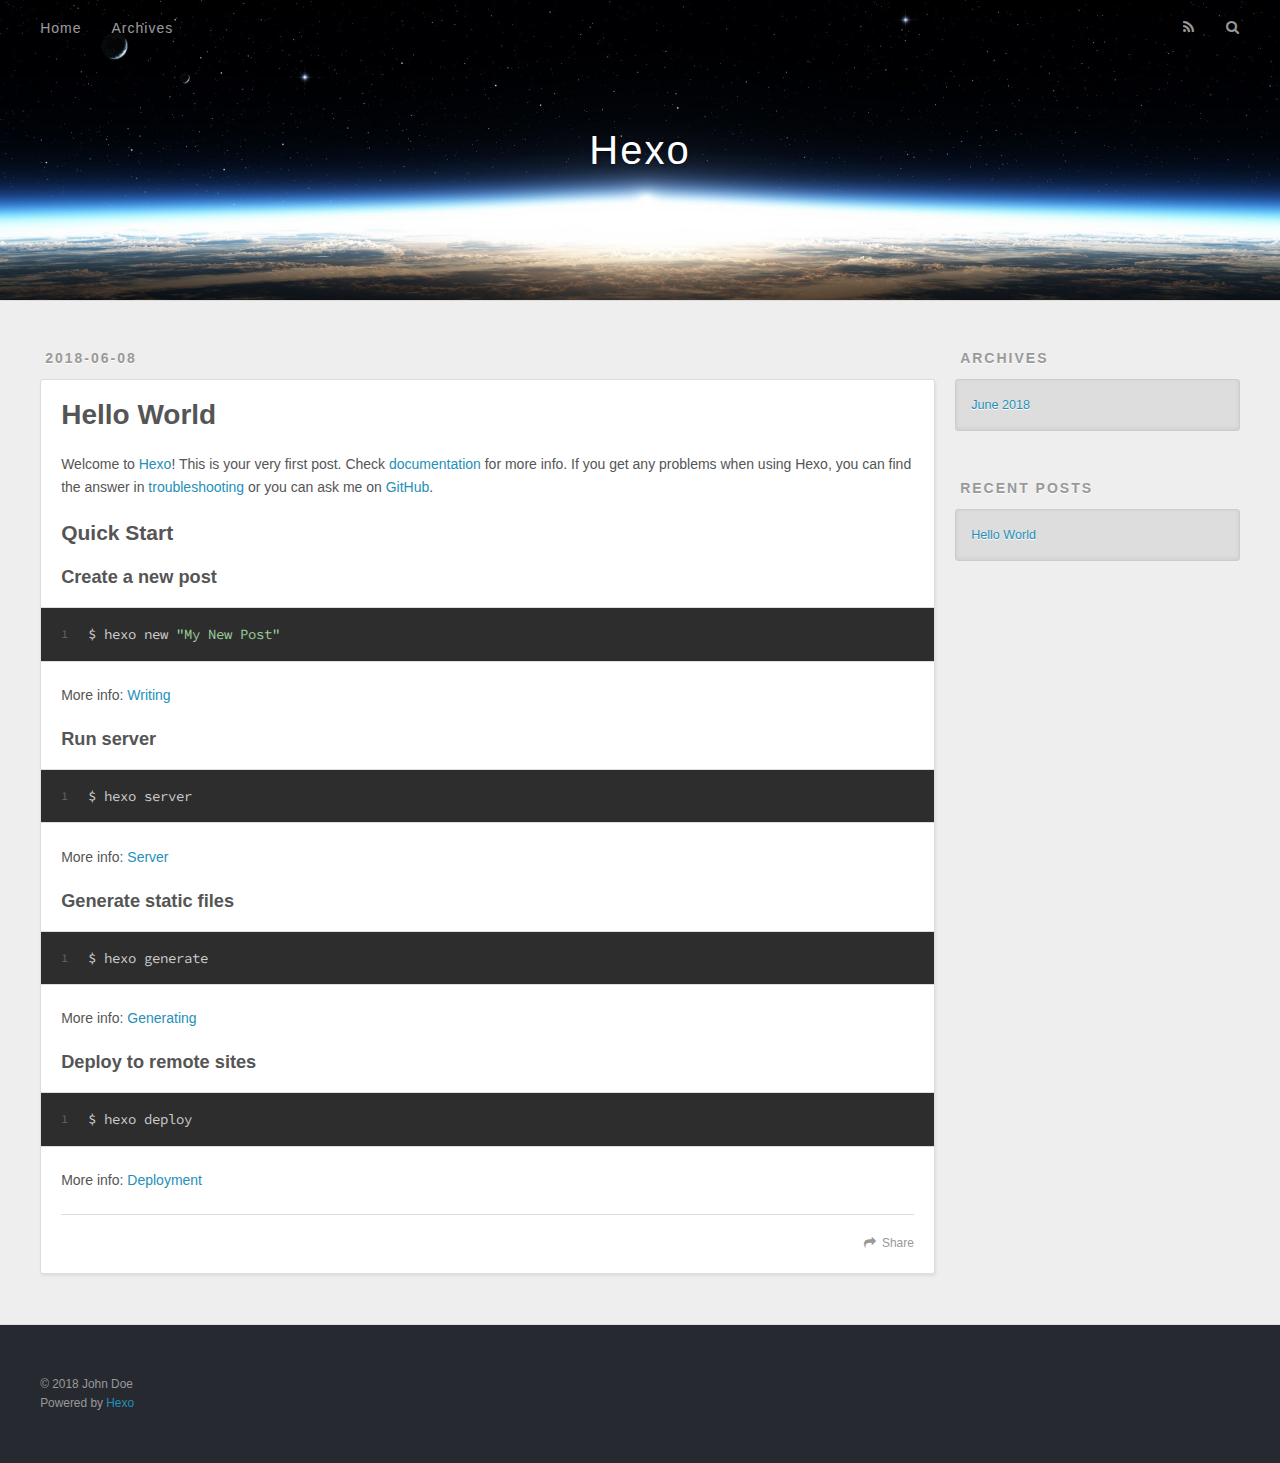
==== index.html @ 5888d4e0 "Site updated: 2018-06-24 17:47:49" ====
<!DOCTYPE html>
<html>
<head>
  <meta charset="utf-8">
  

  
  <title>Hexo</title>
  <meta name="viewport" content="width=device-width, initial-scale=1, maximum-scale=1">
  <meta property="og:type" content="website">
<meta property="og:title" content="Hexo">
<meta property="og:url" content="http://yoursite.com/index.html">
<meta property="og:site_name" content="Hexo">
<meta property="og:locale" content="default">
<meta name="twitter:card" content="summary">
<meta name="twitter:title" content="Hexo">
  
    <link rel="alternate" href="/atom.xml" title="Hexo" type="application/atom+xml">
  
  
    <link rel="icon" href="/favicon.png">
  
  
    <link href="//fonts.googleapis.com/css?family=Source+Code+Pro" rel="stylesheet" type="text/css">
  
  <link rel="stylesheet" href="/css/style.css">
</head>

<body>
  <div id="container">
    <div id="wrap">
      <header id="header">
  <div id="banner"></div>
  <div id="header-outer" class="outer">
    <div id="header-title" class="inner">
      <h1 id="logo-wrap">
        <a href="/" id="logo">Hexo</a>
      </h1>
      
    </div>
    <div id="header-inner" class="inner">
      <nav id="main-nav">
        <a id="main-nav-toggle" class="nav-icon"></a>
        
          <a class="main-nav-link" href="/">Home</a>
        
          <a class="main-nav-link" href="/archives">Archives</a>
        
      </nav>
      <nav id="sub-nav">
        
          <a id="nav-rss-link" class="nav-icon" href="/atom.xml" title="RSS Feed"></a>
        
        <a id="nav-search-btn" class="nav-icon" title="Search"></a>
      </nav>
      <div id="search-form-wrap">
        <form action="//google.com/search" method="get" accept-charset="UTF-8" class="search-form"><input type="search" name="q" class="search-form-input" placeholder="Search"><button type="submit" class="search-form-submit">&#xF002;</button><input type="hidden" name="sitesearch" value="http://yoursite.com"></form>
      </div>
    </div>
  </div>
</header>
      <div class="outer">
        <section id="main">
  
    <article id="post-hello-world" class="article article-type-post" itemscope itemprop="blogPost">
  <div class="article-meta">
    <a href="/2018/06/08/hello-world/" class="article-date">
  <time datetime="2018-06-08T04:36:34.296Z" itemprop="datePublished">2018-06-08</time>
</a>
    
  </div>
  <div class="article-inner">
    
    
      <header class="article-header">
        
  
    <h1 itemprop="name">
      <a class="article-title" href="/2018/06/08/hello-world/">Hello World</a>
    </h1>
  

      </header>
    
    <div class="article-entry" itemprop="articleBody">
      
        <p>Welcome to <a href="https://hexo.io/" target="_blank" rel="noopener">Hexo</a>! This is your very first post. Check <a href="https://hexo.io/docs/" target="_blank" rel="noopener">documentation</a> for more info. If you get any problems when using Hexo, you can find the answer in <a href="https://hexo.io/docs/troubleshooting.html" target="_blank" rel="noopener">troubleshooting</a> or you can ask me on <a href="https://github.com/hexojs/hexo/issues" target="_blank" rel="noopener">GitHub</a>.</p>
<h2 id="Quick-Start"><a href="#Quick-Start" class="headerlink" title="Quick Start"></a>Quick Start</h2><h3 id="Create-a-new-post"><a href="#Create-a-new-post" class="headerlink" title="Create a new post"></a>Create a new post</h3><figure class="highlight bash"><table><tr><td class="gutter"><pre><span class="line">1</span><br></pre></td><td class="code"><pre><span class="line">$ hexo new <span class="string">"My New Post"</span></span><br></pre></td></tr></table></figure>
<p>More info: <a href="https://hexo.io/docs/writing.html" target="_blank" rel="noopener">Writing</a></p>
<h3 id="Run-server"><a href="#Run-server" class="headerlink" title="Run server"></a>Run server</h3><figure class="highlight bash"><table><tr><td class="gutter"><pre><span class="line">1</span><br></pre></td><td class="code"><pre><span class="line">$ hexo server</span><br></pre></td></tr></table></figure>
<p>More info: <a href="https://hexo.io/docs/server.html" target="_blank" rel="noopener">Server</a></p>
<h3 id="Generate-static-files"><a href="#Generate-static-files" class="headerlink" title="Generate static files"></a>Generate static files</h3><figure class="highlight bash"><table><tr><td class="gutter"><pre><span class="line">1</span><br></pre></td><td class="code"><pre><span class="line">$ hexo generate</span><br></pre></td></tr></table></figure>
<p>More info: <a href="https://hexo.io/docs/generating.html" target="_blank" rel="noopener">Generating</a></p>
<h3 id="Deploy-to-remote-sites"><a href="#Deploy-to-remote-sites" class="headerlink" title="Deploy to remote sites"></a>Deploy to remote sites</h3><figure class="highlight bash"><table><tr><td class="gutter"><pre><span class="line">1</span><br></pre></td><td class="code"><pre><span class="line">$ hexo deploy</span><br></pre></td></tr></table></figure>
<p>More info: <a href="https://hexo.io/docs/deployment.html" target="_blank" rel="noopener">Deployment</a></p>

      
    </div>
    <footer class="article-footer">
      <a data-url="http://yoursite.com/2018/06/08/hello-world/" data-id="cjisngqxo00003409o1lozcld" class="article-share-link">Share</a>
      
      
    </footer>
  </div>
  
</article>


  


</section>
        
          <aside id="sidebar">
  
    

  
    

  
    
  
    
  <div class="widget-wrap">
    <h3 class="widget-title">Archives</h3>
    <div class="widget">
      <ul class="archive-list"><li class="archive-list-item"><a class="archive-list-link" href="/archives/2018/06/">June 2018</a></li></ul>
    </div>
  </div>


  
    
  <div class="widget-wrap">
    <h3 class="widget-title">Recent Posts</h3>
    <div class="widget">
      <ul>
        
          <li>
            <a href="/2018/06/08/hello-world/">Hello World</a>
          </li>
        
      </ul>
    </div>
  </div>

  
</aside>
        
      </div>
      <footer id="footer">
  
  <div class="outer">
    <div id="footer-info" class="inner">
      &copy; 2018 John Doe<br>
      Powered by <a href="http://hexo.io/" target="_blank">Hexo</a>
    </div>
  </div>
</footer>
    </div>
    <nav id="mobile-nav">
  
    <a href="/" class="mobile-nav-link">Home</a>
  
    <a href="/archives" class="mobile-nav-link">Archives</a>
  
</nav>
    

<script src="//ajax.googleapis.com/ajax/libs/jquery/2.0.3/jquery.min.js"></script>


  <link rel="stylesheet" href="/fancybox/jquery.fancybox.css">
  <script src="/fancybox/jquery.fancybox.pack.js"></script>


<script src="/js/script.js"></script>



  </div>
</body>
</html>
---- css/style.css ----
body {
  width: 100%;
}
body:before,
body:after {
  content: "";
  display: table;
}
body:after {
  clear: both;
}
html,
body,
div,
span,
applet,
object,
iframe,
h1,
h2,
h3,
h4,
h5,
h6,
p,
blockquote,
pre,
a,
abbr,
acronym,
address,
big,
cite,
code,
del,
dfn,
em,
img,
ins,
kbd,
q,
s,
samp,
small,
strike,
strong,
sub,
sup,
tt,
var,
dl,
dt,
dd,
ol,
ul,
li,
fieldset,
form,
label,
legend,
table,
caption,
tbody,
tfoot,
thead,
tr,
th,
td {
  margin: 0;
  padding: 0;
  border: 0;
  outline: 0;
  font-weight: inherit;
  font-style: inherit;
  font-family: inherit;
  font-size: 100%;
  vertical-align: baseline;
}
body {
  line-height: 1;
  color: #000;
  background: #fff;
}
ol,
ul {
  list-style: none;
}
table {
  border-collapse: separate;
  border-spacing: 0;
  vertical-align: middle;
}
caption,
th,
td {
  text-align: left;
  font-weight: normal;
  vertical-align: middle;
}
a img {
  border: none;
}
input,
button {
  margin: 0;
  padding: 0;
}
input::-moz-focus-inner,
button::-moz-focus-inner {
  border: 0;
  padding: 0;
}
@font-face {
  font-family: FontAwesome;
  font-style: normal;
  font-weight: normal;
  src: url("fonts/fontawesome-webfont.eot?v=#4.0.3");
  src: url("fonts/fontawesome-webfont.eot?#iefix&v=#4.0.3") format("embedded-opentype"), url("fonts/fontawesome-webfont.woff?v=#4.0.3") format("woff"), url("fonts/fontawesome-webfont.ttf?v=#4.0.3") format("truetype"), url("fonts/fontawesome-webfont.svg#fontawesomeregular?v=#4.0.3") format("svg");
}
html,
body,
#container {
  height: 100%;
}
body {
  background: #eee;
  font: 14px -apple-system, BlinkMacSystemFont, "Segoe UI", "Roboto", "Oxygen", "Ubuntu", "Cantarell", "Fira Sans", "Droid Sans", "Helvetica Neue", sans-serif;
  -webkit-text-size-adjust: 100%;
}
.outer {
  max-width: 1220px;
  margin: 0 auto;
  padding: 0 20px;
}
.outer:before,
.outer:after {
  content: "";
  display: table;
}
.outer:after {
  clear: both;
}
.inner {
  display: inline;
  float: left;
  width: 98.33333333333333%;
  margin: 0 0.833333333333333%;
}
.left,
.alignleft {
  float: left;
}
.right,
.alignright {
  float: right;
}
.clear {
  clear: both;
}
#container {
  position: relative;
}
.mobile-nav-on {
  overflow: hidden;
}
#wrap {
  height: 100%;
  width: 100%;
  position: absolute;
  top: 0;
  left: 0;
  -webkit-transition: 0.2s ease-out;
  -moz-transition: 0.2s ease-out;
  -ms-transition: 0.2s ease-out;
  transition: 0.2s ease-out;
  z-index: 1;
  background: #eee;
}
.mobile-nav-on #wrap {
  left: 280px;
}
@media screen and (min-width: 768px) {
  #main {
    display: inline;
    float: left;
    width: 73.33333333333333%;
    margin: 0 0.833333333333333%;
  }
}
.article-date,
.article-category-link,
.archive-year,
.widget-title {
  text-decoration: none;
  text-transform: uppercase;
  letter-spacing: 2px;
  color: #999;
  margin-bottom: 1em;
  margin-left: 5px;
  line-height: 1em;
  text-shadow: 0 1px #fff;
  font-weight: bold;
}
.article-inner,
.archive-article-inner {
  background: #fff;
  -webkit-box-shadow: 1px 2px 3px #ddd;
  box-shadow: 1px 2px 3px #ddd;
  border: 1px solid #ddd;
  border-radius: 3px;
}
.article-entry h1,
.widget h1 {
  font-size: 2em;
}
.article-entry h2,
.widget h2 {
  font-size: 1.5em;
}
.article-entry h3,
.widget h3 {
  font-size: 1.3em;
}
.article-entry h4,
.widget h4 {
  font-size: 1.2em;
}
.article-entry h5,
.widget h5 {
  font-size: 1em;
}
.article-entry h6,
.widget h6 {
  font-size: 1em;
  color: #999;
}
.article-entry hr,
.widget hr {
  border: 1px dashed #ddd;
}
.article-entry strong,
.widget strong {
  font-weight: bold;
}
.article-entry em,
.widget em,
.article-entry cite,
.widget cite {
  font-style: italic;
}
.article-entry sup,
.widget sup,
.article-entry sub,
.widget sub {
  font-size: 0.75em;
  line-height: 0;
  position: relative;
  vertical-align: baseline;
}
.article-entry sup,
.widget sup {
  top: -0.5em;
}
.article-entry sub,
.widget sub {
  bottom: -0.2em;
}
.article-entry small,
.widget small {
  font-size: 0.85em;
}
.article-entry acronym,
.widget acronym,
.article-entry abbr,
.widget abbr {
  border-bottom: 1px dotted;
}
.article-entry ul,
.widget ul,
.article-entry ol,
.widget ol,
.article-entry dl,
.widget dl {
  margin: 0 20px;
  line-height: 1.6em;
}
.article-entry ul ul,
.widget ul ul,
.article-entry ol ul,
.widget ol ul,
.article-entry ul ol,
.widget ul ol,
.article-entry ol ol,
.widget ol ol {
  margin-top: 0;
  margin-bottom: 0;
}
.article-entry ul,
.widget ul {
  list-style: disc;
}
.article-entry ol,
.widget ol {
  list-style: decimal;
}
.article-entry dt,
.widget dt {
  font-weight: bold;
}
#header {
  height: 300px;
  position: relative;
  border-bottom: 1px solid #ddd;
}
#header:before,
#header:after {
  content: "";
  position: absolute;
  left: 0;
  right: 0;
  height: 40px;
}
#header:before {
  top: 0;
  background: -webkit-linear-gradient(rgba(0,0,0,0.2), transparent);
  background: -moz-linear-gradient(rgba(0,0,0,0.2), transparent);
  background: -ms-linear-gradient(rgba(0,0,0,0.2), transparent);
  background: linear-gradient(rgba(0,0,0,0.2), transparent);
}
#header:after {
  bottom: 0;
  background: -webkit-linear-gradient(transparent, rgba(0,0,0,0.2));
  background: -moz-linear-gradient(transparent, rgba(0,0,0,0.2));
  background: -ms-linear-gradient(transparent, rgba(0,0,0,0.2));
  background: linear-gradient(transparent, rgba(0,0,0,0.2));
}
#header-outer {
  height: 100%;
  position: relative;
}
#header-inner {
  position: relative;
  overflow: hidden;
}
#banner {
  position: absolute;
  top: 0;
  left: 0;
  width: 100%;
  height: 100%;
  background: url("images/banner.jpg") center #000;
  -webkit-background-size: cover;
  -moz-background-size: cover;
  background-size: cover;
  z-index: -1;
}
#header-title {
  text-align: center;
  height: 40px;
  position: absolute;
  top: 50%;
  left: 0;
  margin-top: -20px;
}
#logo,
#subtitle {
  text-decoration: none;
  color: #fff;
  font-weight: 300;
  text-shadow: 0 1px 4px rgba(0,0,0,0.3);
}
#logo {
  font-size: 40px;
  line-height: 40px;
  letter-spacing: 2px;
}
#subtitle {
  font-size: 16px;
  line-height: 16px;
  letter-spacing: 1px;
}
#subtitle-wrap {
  margin-top: 16px;
}
#main-nav {
  float: left;
  margin-left: -15px;
}
.nav-icon,
.main-nav-link {
  float: left;
  color: #fff;
  opacity: 0.6;
  text-decoration: none;
  text-shadow: 0 1px rgba(0,0,0,0.2);
  -webkit-transition: opacity 0.2s;
  -moz-transition: opacity 0.2s;
  -ms-transition: opacity 0.2s;
  transition: opacity 0.2s;
  display: block;
  padding: 20px 15px;
}
.nav-icon:hover,
.main-nav-link:hover {
  opacity: 1;
}
.nav-icon {
  font-family: FontAwesome;
  text-align: center;
  font-size: 14px;
  width: 14px;
  height: 14px;
  padding: 20px 15px;
  position: relative;
  cursor: pointer;
}
.main-nav-link {
  font-weight: 300;
  letter-spacing: 1px;
}
@media screen and (max-width: 479px) {
  .main-nav-link {
    display: none;
  }
}
#main-nav-toggle {
  display: none;
}
#main-nav-toggle:before {
  content: "\f0c9";
}
@media screen and (max-width: 479px) {
  #main-nav-toggle {
    display: block;
  }
}
#sub-nav {
  float: right;
  margin-right: -15px;
}
#nav-rss-link:before {
  content: "\f09e";
}
#nav-search-btn:before {
  content: "\f002";
}
#search-form-wrap {
  position: absolute;
  top: 15px;
  width: 150px;
  height: 30px;
  right: -150px;
  opacity: 0;
  -webkit-transition: 0.2s ease-out;
  -moz-transition: 0.2s ease-out;
  -ms-transition: 0.2s ease-out;
  transition: 0.2s ease-out;
}
#search-form-wrap.on {
  opacity: 1;
  right: 0;
}
@media screen and (max-width: 479px) {
  #search-form-wrap {
    width: 100%;
    right: -100%;
  }
}
.search-form {
  position: absolute;
  top: 0;
  left: 0;
  right: 0;
  background: #fff;
  padding: 5px 15px;
  border-radius: 15px;
  -webkit-box-shadow: 0 0 10px rgba(0,0,0,0.3);
  box-shadow: 0 0 10px rgba(0,0,0,0.3);
}
.search-form-input {
  border: none;
  background: none;
  color: #555;
  width: 100%;
  font: 13px -apple-system, BlinkMacSystemFont, "Segoe UI", "Roboto", "Oxygen", "Ubuntu", "Cantarell", "Fira Sans", "Droid Sans", "Helvetica Neue", sans-serif;
  outline: none;
}
.search-form-input::-webkit-search-results-decoration,
.search-form-input::-webkit-search-cancel-button {
  -webkit-appearance: none;
}
.search-form-submit {
  position: absolute;
  top: 50%;
  right: 10px;
  margin-top: -7px;
  font: 13px FontAwesome;
  border: none;
  background: none;
  color: #bbb;
  cursor: pointer;
}
.search-form-submit:hover,
.search-form-submit:focus {
  color: #777;
}
.article {
  margin: 50px 0;
}
.article-inner {
  overflow: hidden;
}
.article-meta:before,
.article-meta:after {
  content: "";
  display: table;
}
.article-meta:after {
  clear: both;
}
.article-date {
  float: left;
}
.article-category {
  float: left;
  line-height: 1em;
  color: #ccc;
  text-shadow: 0 1px #fff;
  margin-left: 8px;
}
.article-category:before {
  content: "\2022";
}
.article-category-link {
  margin: 0 12px 1em;
}
.article-header {
  padding: 20px 20px 0;
}
.article-title {
  text-decoration: none;
  font-size: 2em;
  font-weight: bold;
  color: #555;
  line-height: 1.1em;
  -webkit-transition: color 0.2s;
  -moz-transition: color 0.2s;
  -ms-transition: color 0.2s;
  transition: color 0.2s;
}
a.article-title:hover {
  color: #258fb8;
}
.article-entry {
  color: #555;
  padding: 0 20px;
}
.article-entry:before,
.article-entry:after {
  content: "";
  display: table;
}
.article-entry:after {
  clear: both;
}
.article-entry p,
.article-entry table {
  line-height: 1.6em;
  margin: 1.6em 0;
}
.article-entry h1,
.article-entry h2,
.article-entry h3,
.article-entry h4,
.article-entry h5,
.article-entry h6 {
  font-weight: bold;
}
.article-entry h1,
.article-entry h2,
.article-entry h3,
.article-entry h4,
.article-entry h5,
.article-entry h6 {
  line-height: 1.1em;
  margin: 1.1em 0;
}
.article-entry a {
  color: #258fb8;
  text-decoration: none;
}
.article-entry a:hover {
  text-decoration: underline;
}
.article-entry ul,
.article-entry ol,
.article-entry dl {
  margin-top: 1.6em;
  margin-bottom: 1.6em;
}
.article-entry img,
.article-entry video {
  max-width: 100%;
  height: auto;
  display: block;
  margin: auto;
}
.article-entry iframe {
  border: none;
}
.article-entry table {
  width: 100%;
  border-collapse: collapse;
  border-spacing: 0;
}
.article-entry th {
  font-weight: bold;
  border-bottom: 3px solid #ddd;
  padding-bottom: 0.5em;
}
.article-entry td {
  border-bottom: 1px solid #ddd;
  padding: 10px 0;
}
.article-entry blockquote {
  font-family: Georgia, "Times New Roman", serif;
  font-size: 1.4em;
  margin: 1.6em 20px;
  text-align: center;
}
.article-entry blockquote footer {
  font-size: 14px;
  margin: 1.6em 0;
  font-family: -apple-system, BlinkMacSystemFont, "Segoe UI", "Roboto", "Oxygen", "Ubuntu", "Cantarell", "Fira Sans", "Droid Sans", "Helvetica Neue", sans-serif;
}
.article-entry blockquote footer cite:before {
  content: "—";
  padding: 0 0.5em;
}
.article-entry .pullquote {
  text-align: left;
  width: 45%;
  margin: 0;
}
.article-entry .pullquote.left {
  margin-left: 0.5em;
  margin-right: 1em;
}
.article-entry .pullquote.right {
  margin-right: 0.5em;
  margin-left: 1em;
}
.article-entry .caption {
  color: #999;
  display: block;
  font-size: 0.9em;
  margin-top: 0.5em;
  position: relative;
  text-align: center;
}
.article-entry .video-container {
  position: relative;
  padding-top: 56.25%;
  height: 0;
  overflow: hidden;
}
.article-entry .video-container iframe,
.article-entry .video-container object,
.article-entry .video-container embed {
  position: absolute;
  top: 0;
  left: 0;
  width: 100%;
  height: 100%;
  margin-top: 0;
}
.article-more-link a {
  display: inline-block;
  line-height: 1em;
  padding: 6px 15px;
  border-radius: 15px;
  background: #eee;
  color: #999;
  text-shadow: 0 1px #fff;
  text-decoration: none;
}
.article-more-link a:hover {
  background: #258fb8;
  color: #fff;
  text-decoration: none;
  text-shadow: 0 1px #1e7293;
}
.article-footer {
  font-size: 0.85em;
  line-height: 1.6em;
  border-top: 1px solid #ddd;
  padding-top: 1.6em;
  margin: 0 20px 20px;
}
.article-footer:before,
.article-footer:after {
  content: "";
  display: table;
}
.article-footer:after {
  clear: both;
}
.article-footer a {
  color: #999;
  text-decoration: none;
}
.article-footer a:hover {
  color: #555;
}
.article-tag-list-item {
  float: left;
  margin-right: 10px;
}
.article-tag-list-link:before {
  content: "#";
}
.article-comment-link {
  float: right;
}
.article-comment-link:before {
  content: "\f075";
  font-family: FontAwesome;
  padding-right: 8px;
}
.article-share-link {
  cursor: pointer;
  float: right;
  margin-left: 20px;
}
.article-share-link:before {
  content: "\f064";
  font-family: FontAwesome;
  padding-right: 6px;
}
#article-nav {
  position: relative;
}
#article-nav:before,
#article-nav:after {
  content: "";
  display: table;
}
#article-nav:after {
  clear: both;
}
@media screen and (min-width: 768px) {
  #article-nav {
    margin: 50px 0;
  }
  #article-nav:before {
    width: 8px;
    height: 8px;
    position: absolute;
    top: 50%;
    left: 50%;
    margin-top: -4px;
    margin-left: -4px;
    content: "";
    border-radius: 50%;
    background: #ddd;
    -webkit-box-shadow: 0 1px 2px #fff;
    box-shadow: 0 1px 2px #fff;
  }
}
.article-nav-link-wrap {
  text-decoration: none;
  text-shadow: 0 1px #fff;
  color: #999;
  -webkit-box-sizing: border-box;
  -moz-box-sizing: border-box;
  box-sizing: border-box;
  margin-top: 50px;
  text-align: center;
  display: block;
}
.article-nav-link-wrap:hover {
  color: #555;
}
@media screen and (min-width: 768px) {
  .article-nav-link-wrap {
    width: 50%;
    margin-top: 0;
  }
}
@media screen and (min-width: 768px) {
  #article-nav-newer {
    float: left;
    text-align: right;
    padding-right: 20px;
  }
}
@media screen and (min-width: 768px) {
  #article-nav-older {
    float: right;
    text-align: left;
    padding-left: 20px;
  }
}
.article-nav-caption {
  text-transform: uppercase;
  letter-spacing: 2px;
  color: #ddd;
  line-height: 1em;
  font-weight: bold;
}
#article-nav-newer .article-nav-caption {
  margin-right: -2px;
}
.article-nav-title {
  font-size: 0.85em;
  line-height: 1.6em;
  margin-top: 0.5em;
}
.article-share-box {
  position: absolute;
  display: none;
  background: #fff;
  -webkit-box-shadow: 1px 2px 10px rgba(0,0,0,0.2);
  box-shadow: 1px 2px 10px rgba(0,0,0,0.2);
  border-radius: 3px;
  margin-left: -145px;
  overflow: hidden;
  z-index: 1;
}
.article-share-box.on {
  display: block;
}
.article-share-input {
  width: 100%;
  background: none;
  -webkit-box-sizing: border-box;
  -moz-box-sizing: border-box;
  box-sizing: border-box;
  font: 14px -apple-system, BlinkMacSystemFont, "Segoe UI", "Roboto", "Oxygen", "Ubuntu", "Cantarell", "Fira Sans", "Droid Sans", "Helvetica Neue", sans-serif;
  padding: 0 15px;
  color: #555;
  outline: none;
  border: 1px solid #ddd;
  border-radius: 3px 3px 0 0;
  height: 36px;
  line-height: 36px;
}
.article-share-links {
  background: #eee;
}
.article-share-links:before,
.article-share-links:after {
  content: "";
  display: table;
}
.article-share-links:after {
  clear: both;
}
.article-share-twitter,
.article-share-facebook,
.article-share-pinterest,
.article-share-google {
  width: 50px;
  height: 36px;
  display: block;
  float: left;
  position: relative;
  color: #999;
  text-shadow: 0 1px #fff;
}
.article-share-twitter:before,
.article-share-facebook:before,
.article-share-pinterest:before,
.article-share-google:before {
  font-size: 20px;
  font-family: FontAwesome;
  width: 20px;
  height: 20px;
  position: absolute;
  top: 50%;
  left: 50%;
  margin-top: -10px;
  margin-left: -10px;
  text-align: center;
}
.article-share-twitter:hover,
.article-share-facebook:hover,
.article-share-pinterest:hover,
.article-share-google:hover {
  color: #fff;
}
.article-share-twitter:before {
  content: "\f099";
}
.article-share-twitter:hover {
  background: #00aced;
  text-shadow: 0 1px #008abe;
}
.article-share-facebook:before {
  content: "\f09a";
}
.article-share-facebook:hover {
  background: #3b5998;
  text-shadow: 0 1px #2f477a;
}
.article-share-pinterest:before {
  content: "\f0d2";
}
.article-share-pinterest:hover {
  background: #cb2027;
  text-shadow: 0 1px #a21a1f;
}
.article-share-google:before {
  content: "\f0d5";
}
.article-share-google:hover {
  background: #dd4b39;
  text-shadow: 0 1px #be3221;
}
.article-gallery {
  background: #000;
  position: relative;
}
.article-gallery-photos {
  position: relative;
  overflow: hidden;
}
.article-gallery-img {
  display: none;
  max-width: 100%;
}
.article-gallery-img:first-child {
  display: block;
}
.article-gallery-img.loaded {
  position: absolute;
  display: block;
}
.article-gallery-img img {
  display: block;
  max-width: 100%;
  margin: 0 auto;
}
#comments {
  background: #fff;
  -webkit-box-shadow: 1px 2px 3px #ddd;
  box-shadow: 1px 2px 3px #ddd;
  padding: 20px;
  border: 1px solid #ddd;
  border-radius: 3px;
  margin: 50px 0;
}
#comments a {
  color: #258fb8;
}
.archives-wrap {
  margin: 50px 0;
}
.archives:before,
.archives:after {
  content: "";
  display: table;
}
.archives:after {
  clear: both;
}
.archive-year-wrap {
  margin-bottom: 1em;
}
.archives {
  -webkit-column-gap: 10px;
  -moz-column-gap: 10px;
  column-gap: 10px;
}
@media screen and (min-width: 480px) and (max-width: 767px) {
  .archives {
    -webkit-column-count: 2;
    -moz-column-count: 2;
    column-count: 2;
  }
}
@media screen and (min-width: 768px) {
  .archives {
    -webkit-column-count: 3;
    -moz-column-count: 3;
    column-count: 3;
  }
}
.archive-article {
  -webkit-column-break-inside: avoid;
  page-break-inside: avoid;
  overflow: hidden;
  break-inside: avoid-column;
}
.archive-article-inner {
  padding: 10px;
  margin-bottom: 15px;
}
.archive-article-title {
  text-decoration: none;
  font-weight: bold;
  color: #555;
  -webkit-transition: color 0.2s;
  -moz-transition: color 0.2s;
  -ms-transition: color 0.2s;
  transition: color 0.2s;
  line-height: 1.6em;
}
.archive-article-title:hover {
  color: #258fb8;
}
.archive-article-footer {
  margin-top: 1em;
}
.archive-article-date {
  color: #999;
  text-decoration: none;
  font-size: 0.85em;
  line-height: 1em;
  margin-bottom: 0.5em;
  display: block;
}
#page-nav {
  margin: 50px auto;
  background: #fff;
  -webkit-box-shadow: 1px 2px 3px #ddd;
  box-shadow: 1px 2px 3px #ddd;
  border: 1px solid #ddd;
  border-radius: 3px;
  text-align: center;
  color: #999;
  overflow: hidden;
}
#page-nav:before,
#page-nav:after {
  content: "";
  display: table;
}
#page-nav:after {
  clear: both;
}
#page-nav a,
#page-nav span {
  padding: 10px 20px;
  line-height: 1;
  height: 2ex;
}
#page-nav a {
  color: #999;
  text-decoration: none;
}
#page-nav a:hover {
  background: #999;
  color: #fff;
}
#page-nav .prev {
  float: left;
}
#page-nav .next {
  float: right;
}
#page-nav .page-number {
  display: inline-block;
}
@media screen and (max-width: 479px) {
  #page-nav .page-number {
    display: none;
  }
}
#page-nav .current {
  color: #555;
  font-weight: bold;
}
#page-nav .space {
  color: #ddd;
}
#footer {
  background: #262a30;
  padding: 50px 0;
  border-top: 1px solid #ddd;
  color: #999;
}
#footer a {
  color: #258fb8;
  text-decoration: none;
}
#footer a:hover {
  text-decoration: underline;
}
#footer-info {
  line-height: 1.6em;
  font-size: 0.85em;
}
.article-entry pre,
.article-entry .highlight {
  background: #2d2d2d;
  margin: 0 -20px;
  padding: 15px 20px;
  border-style: solid;
  border-color: #ddd;
  border-width: 1px 0;
  overflow: auto;
  color: #ccc;
  line-height: 22.400000000000002px;
}
.article-entry .highlight .gutter pre,
.article-entry .gist .gist-file .gist-data .line-numbers {
  color: #666;
  font-size: 0.85em;
}
.article-entry pre,
.article-entry code {
  font-family: "Source Code Pro", Consolas, Monaco, Menlo, Consolas, monospace;
}
.article-entry code {
  background: #eee;
  text-shadow: 0 1px #fff;
  padding: 0 0.3em;
}
.article-entry pre code {
  background: none;
  text-shadow: none;
  padding: 0;
}
.article-entry .highlight pre {
  border: none;
  margin: 0;
  padding: 0;
}
.article-entry .highlight table {
  margin: 0;
  width: auto;
}
.article-entry .highlight td {
  border: none;
  padding: 0;
}
.article-entry .highlight figcaption {
  font-size: 0.85em;
  color: #999;
  line-height: 1em;
  margin-bottom: 1em;
}
.article-entry .highlight figcaption:before,
.article-entry .highlight figcaption:after {
  content: "";
  display: table;
}
.article-entry .highlight figcaption:after {
  clear: both;
}
.article-entry .highlight figcaption a {
  float: right;
}
.article-entry .highlight .gutter pre {
  text-align: right;
  padding-right: 20px;
}
.article-entry .highlight .line {
  height: 22.400000000000002px;
}
.article-entry .highlight .line.marked {
  background: #515151;
}
.article-entry .gist {
  margin: 0 -20px;
  border-style: solid;
  border-color: #ddd;
  border-width: 1px 0;
  background: #2d2d2d;
  padding: 15px 20px 15px 0;
}
.article-entry .gist .gist-file {
  border: none;
  font-family: "Source Code Pro", Consolas, Monaco, Menlo, Consolas, monospace;
  margin: 0;
}
.article-entry .gist .gist-file .gist-data {
  background: none;
  border: none;
}
.article-entry .gist .gist-file .gist-data .line-numbers {
  background: none;
  border: none;
  padding: 0 20px 0 0;
}
.article-entry .gist .gist-file .gist-data .line-data {
  padding: 0 !important;
}
.article-entry .gist .gist-file .highlight {
  margin: 0;
  padding: 0;
  border: none;
}
.article-entry .gist .gist-file .gist-meta {
  background: #2d2d2d;
  color: #999;
  font: 0.85em -apple-system, BlinkMacSystemFont, "Segoe UI", "Roboto", "Oxygen", "Ubuntu", "Cantarell", "Fira Sans", "Droid Sans", "Helvetica Neue", sans-serif;
  text-shadow: 0 0;
  padding: 0;
  margin-top: 1em;
  margin-left: 20px;
}
.article-entry .gist .gist-file .gist-meta a {
  color: #258fb8;
  font-weight: normal;
}
.article-entry .gist .gist-file .gist-meta a:hover {
  text-decoration: underline;
}
pre .comment,
pre .title {
  color: #999;
}
pre .variable,
pre .attribute,
pre .tag,
pre .regexp,
pre .ruby .constant,
pre .xml .tag .title,
pre .xml .pi,
pre .xml .doctype,
pre .html .doctype,
pre .css .id,
pre .css .class,
pre .css .pseudo {
  color: #f2777a;
}
pre .number,
pre .preprocessor,
pre .built_in,
pre .literal,
pre .params,
pre .constant {
  color: #f99157;
}
pre .class,
pre .ruby .class .title,
pre .css .rules .attribute {
  color: #9c9;
}
pre .string,
pre .value,
pre .inheritance,
pre .header,
pre .ruby .symbol,
pre .xml .cdata {
  color: #9c9;
}
pre .css .hexcolor {
  color: #6cc;
}
pre .function,
pre .python .decorator,
pre .python .title,
pre .ruby .function .title,
pre .ruby .title .keyword,
pre .perl .sub,
pre .javascript .title,
pre .coffeescript .title {
  color: #69c;
}
pre .keyword,
pre .javascript .function {
  color: #c9c;
}
@media screen and (max-width: 479px) {
  #mobile-nav {
    position: absolute;
    top: 0;
    left: 0;
    width: 280px;
    height: 100%;
    background: #191919;
    border-right: 1px solid #fff;
  }
}
@media screen and (max-width: 479px) {
  .mobile-nav-link {
    display: block;
    color: #999;
    text-decoration: none;
    padding: 15px 20px;
    font-weight: bold;
  }
  .mobile-nav-link:hover {
    color: #fff;
  }
}
@media screen and (min-width: 768px) {
  #sidebar {
    display: inline;
    float: left;
    width: 23.333333333333332%;
    margin: 0 0.833333333333333%;
  }
}
.widget-wrap {
  margin: 50px 0;
}
.widget {
  color: #777;
  text-shadow: 0 1px #fff;
  background: #ddd;
  -webkit-box-shadow: 0 -1px 4px #ccc inset;
  box-shadow: 0 -1px 4px #ccc inset;
  border: 1px solid #ccc;
  padding: 15px;
  border-radius: 3px;
}
.widget a {
  color: #258fb8;
  text-decoration: none;
}
.widget a:hover {
  text-decoration: underline;
}
.widget ul ul,
.widget ol ul,
.widget dl ul,
.widget ul ol,
.widget ol ol,
.widget dl ol,
.widget ul dl,
.widget ol dl,
.widget dl dl {
  margin-left: 15px;
  list-style: disc;
}
.widget {
  line-height: 1.6em;
  word-wrap: break-word;
  font-size: 0.9em;
}
.widget ul,
.widget ol {
  list-style: none;
  margin: 0;
}
.widget ul ul,
.widget ol ul,
.widget ul ol,
.widget ol ol {
  margin: 0 20px;
}
.widget ul ul,
.widget ol ul {
  list-style: disc;
}
.widget ul ol,
.widget ol ol {
  list-style: decimal;
}
.category-list-count,
.tag-list-count,
.archive-list-count {
  padding-left: 5px;
  color: #999;
  font-size: 0.85em;
}
.category-list-count:before,
.tag-list-count:before,
.archive-list-count:before {
  content: "(";
}
.category-list-count:after,
.tag-list-count:after,
.archive-list-count:after {
  content: ")";
}
.tagcloud a {
  margin-right: 5px;
  display: inline-block;
}
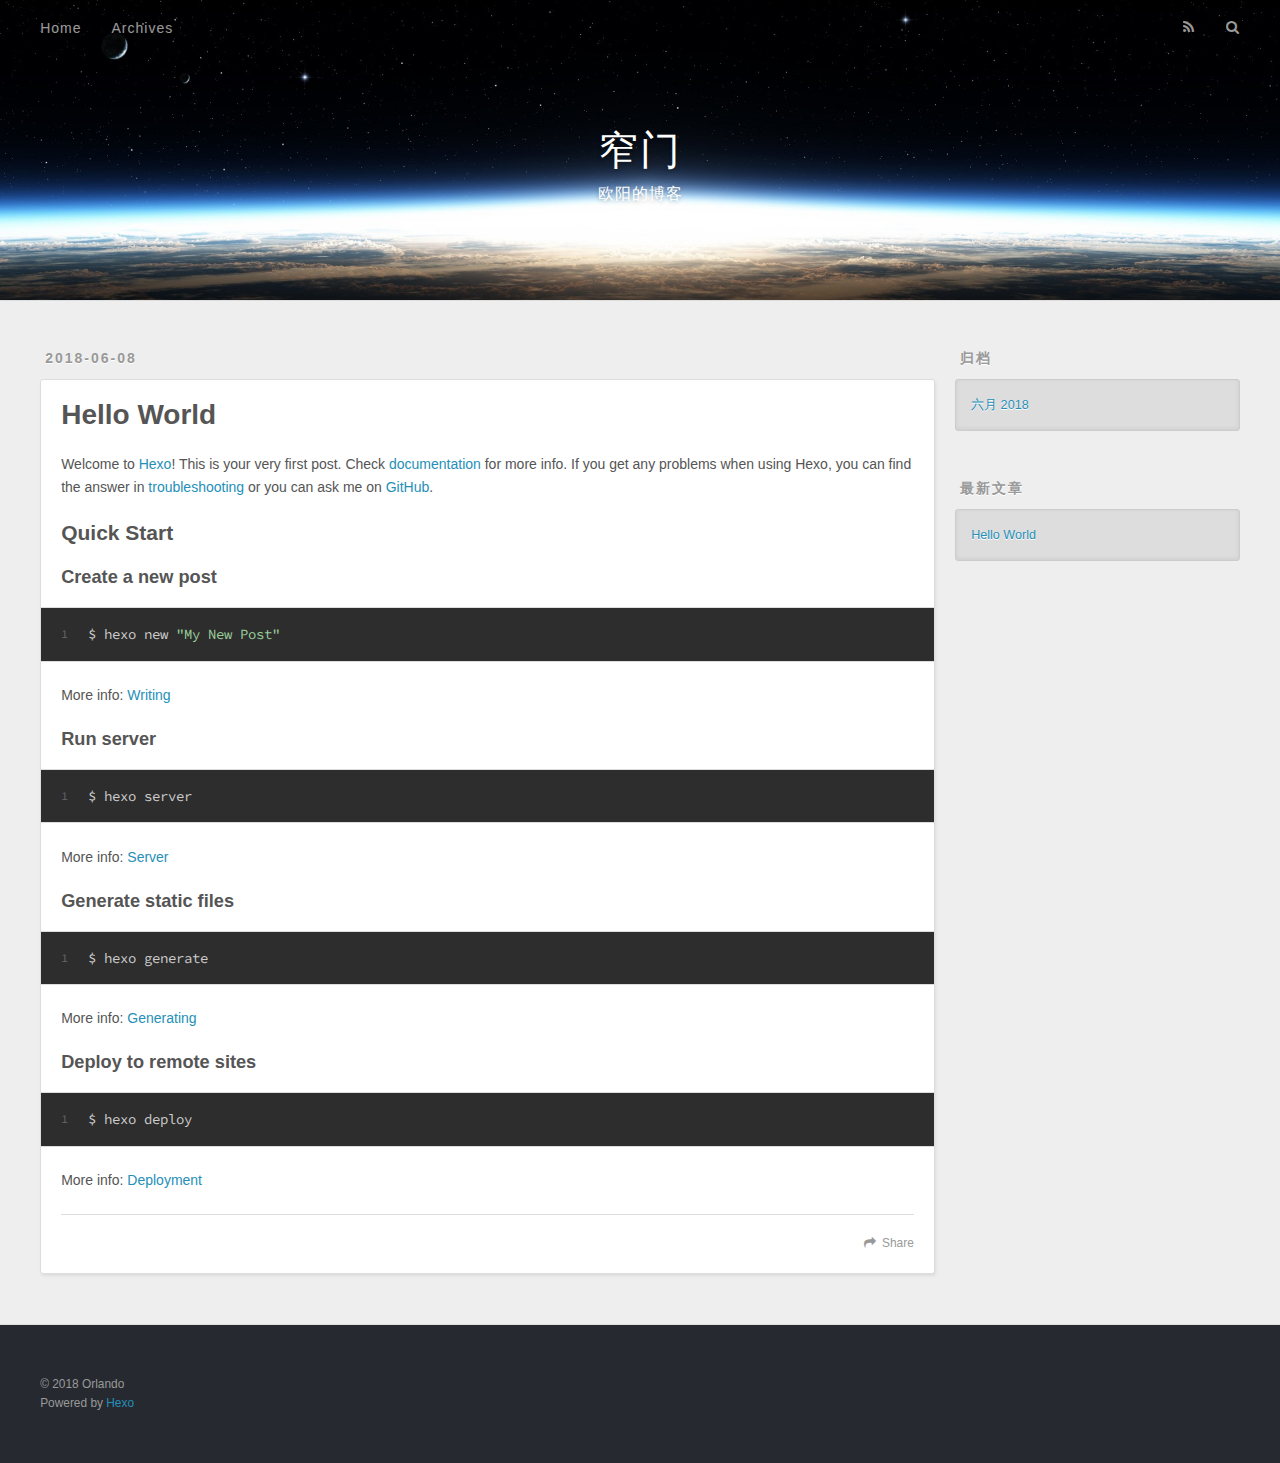
==== commit 03f9f43b: "Site updated: 2018-06-24 17:59:06" ====
--- a/index.html
+++ b/index.html
@@ -5,17 +5,20 @@
   
 
   
-  <title>Hexo</title>
+  <title>窄门</title>
   <meta name="viewport" content="width=device-width, initial-scale=1, maximum-scale=1">
-  <meta property="og:type" content="website">
-<meta property="og:title" content="Hexo">
+  <meta name="description" content="越过山丘 人已秃头">
+<meta property="og:type" content="website">
+<meta property="og:title" content="窄门">
 <meta property="og:url" content="http://yoursite.com/index.html">
-<meta property="og:site_name" content="Hexo">
-<meta property="og:locale" content="default">
+<meta property="og:site_name" content="窄门">
+<meta property="og:description" content="越过山丘 人已秃头">
+<meta property="og:locale" content="zh-CN">
 <meta name="twitter:card" content="summary">
-<meta name="twitter:title" content="Hexo">
+<meta name="twitter:title" content="窄门">
+<meta name="twitter:description" content="越过山丘 人已秃头">
   
-    <link rel="alternate" href="/atom.xml" title="Hexo" type="application/atom+xml">
+    <link rel="alternate" href="/atom.xml" title="窄门" type="application/atom+xml">
   
   
     <link rel="icon" href="/favicon.png">
@@ -34,8 +37,12 @@
   <div id="header-outer" class="outer">
     <div id="header-title" class="inner">
       <h1 id="logo-wrap">
-        <a href="/" id="logo">Hexo</a>
+        <a href="/" id="logo">窄门</a>
       </h1>
+      
+        <h2 id="subtitle-wrap">
+          <a href="/" id="subtitle">欧阳的博客</a>
+        </h2>
       
     </div>
     <div id="header-inner" class="inner">
@@ -51,7 +58,7 @@
         
           <a id="nav-rss-link" class="nav-icon" href="/atom.xml" title="RSS Feed"></a>
         
-        <a id="nav-search-btn" class="nav-icon" title="Search"></a>
+        <a id="nav-search-btn" class="nav-icon" title="搜索"></a>
       </nav>
       <div id="search-form-wrap">
         <form action="//google.com/search" method="get" accept-charset="UTF-8" class="search-form"><input type="search" name="q" class="search-form-input" placeholder="Search"><button type="submit" class="search-form-submit">&#xF002;</button><input type="hidden" name="sitesearch" value="http://yoursite.com"></form>
@@ -97,7 +104,7 @@
       
     </div>
     <footer class="article-footer">
-      <a data-url="http://yoursite.com/2018/06/08/hello-world/" data-id="cjisngqxo00003409o1lozcld" class="article-share-link">Share</a>
+      <a data-url="http://yoursite.com/2018/06/08/hello-world/" data-id="cjisnv1u00000cv09jq5ytjbt" class="article-share-link">Share</a>
       
       
     </footer>
@@ -123,9 +130,9 @@
   
     
   <div class="widget-wrap">
-    <h3 class="widget-title">Archives</h3>
+    <h3 class="widget-title">归档</h3>
     <div class="widget">
-      <ul class="archive-list"><li class="archive-list-item"><a class="archive-list-link" href="/archives/2018/06/">June 2018</a></li></ul>
+      <ul class="archive-list"><li class="archive-list-item"><a class="archive-list-link" href="/archives/2018/06/">六月 2018</a></li></ul>
     </div>
   </div>
 
@@ -133,7 +140,7 @@
   
     
   <div class="widget-wrap">
-    <h3 class="widget-title">Recent Posts</h3>
+    <h3 class="widget-title">最新文章</h3>
     <div class="widget">
       <ul>
         
@@ -153,7 +160,7 @@
   
   <div class="outer">
     <div id="footer-info" class="inner">
-      &copy; 2018 John Doe<br>
+      &copy; 2018 Orlando<br>
       Powered by <a href="http://hexo.io/" target="_blank">Hexo</a>
     </div>
   </div>
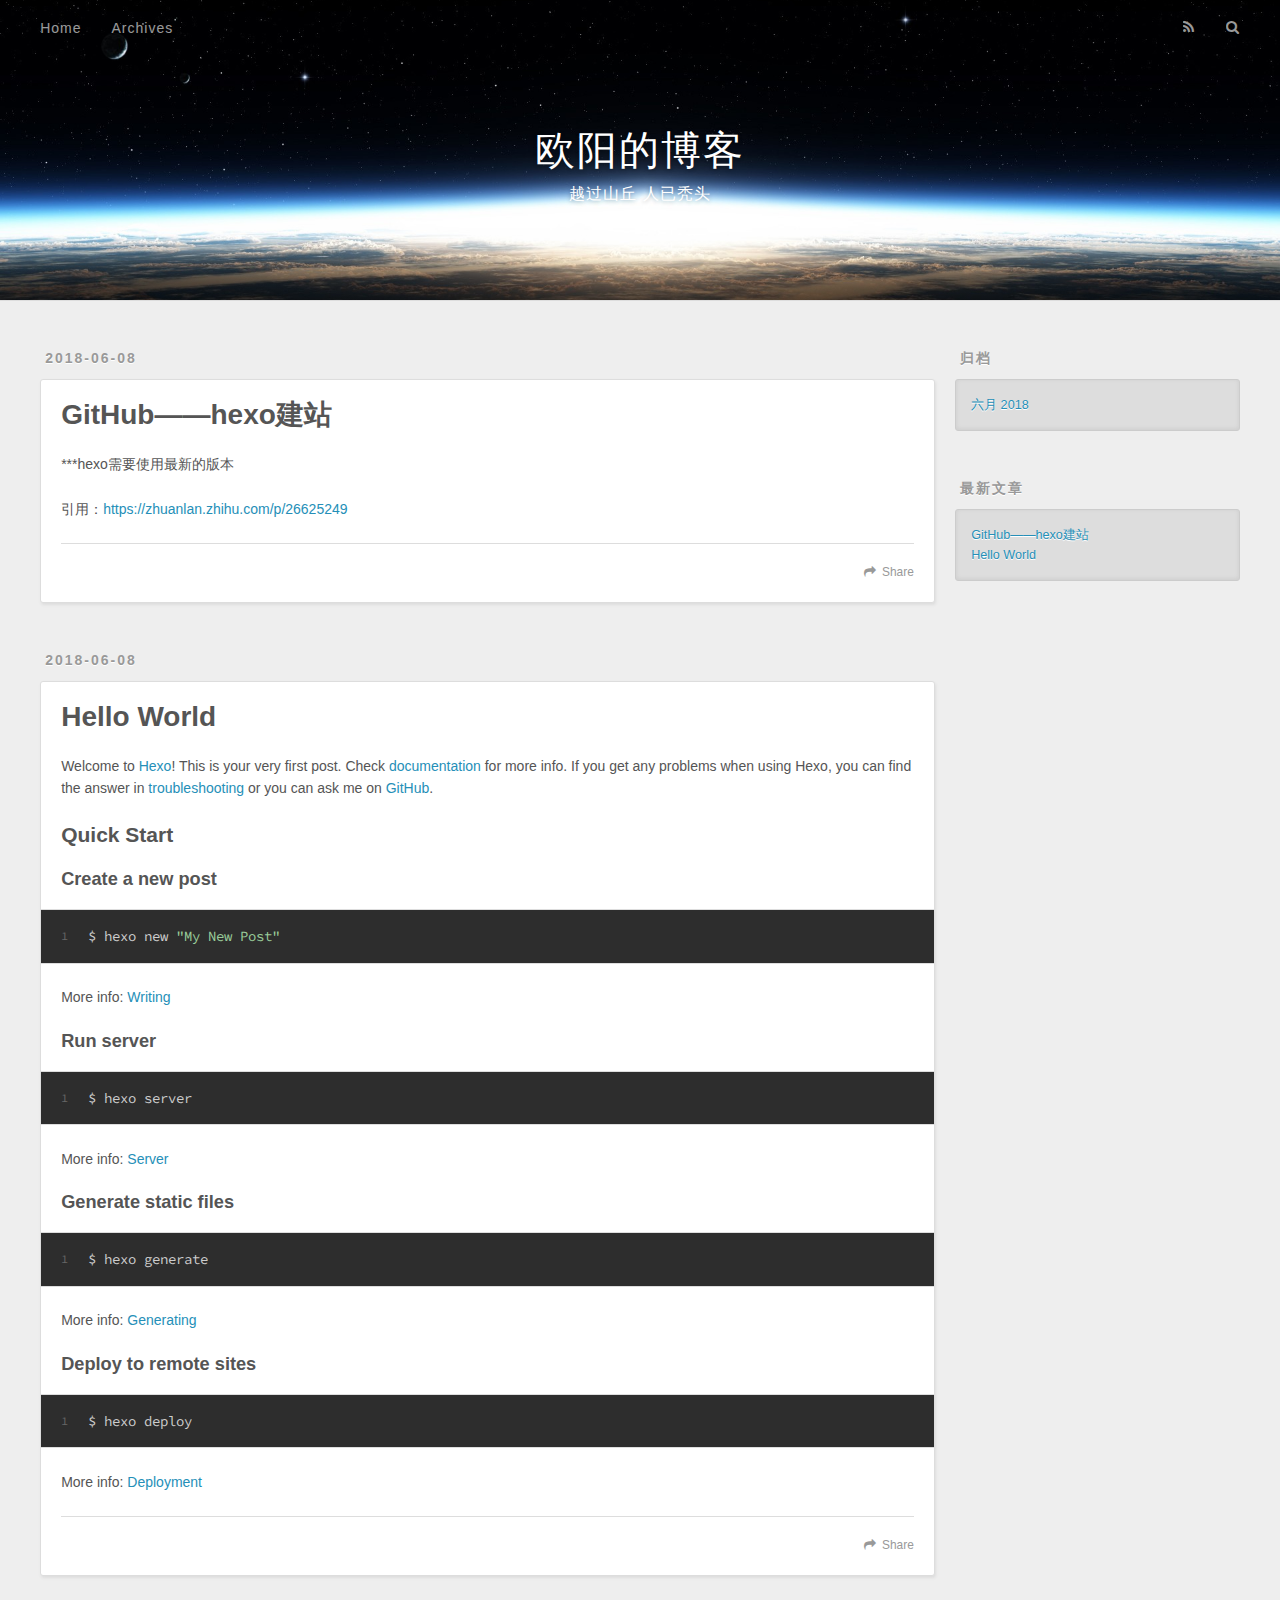
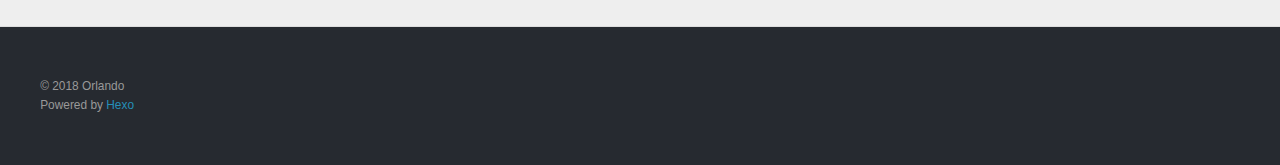
==== commit 4668de03: "Site updated: 2018-06-24 18:08:34" ====
--- a/index.html
+++ b/index.html
@@ -5,20 +5,17 @@
   
 
   
-  <title>窄门</title>
+  <title>欧阳的博客</title>
   <meta name="viewport" content="width=device-width, initial-scale=1, maximum-scale=1">
-  <meta name="description" content="越过山丘 人已秃头">
-<meta property="og:type" content="website">
-<meta property="og:title" content="窄门">
+  <meta property="og:type" content="website">
+<meta property="og:title" content="欧阳的博客">
 <meta property="og:url" content="http://yoursite.com/index.html">
-<meta property="og:site_name" content="窄门">
-<meta property="og:description" content="越过山丘 人已秃头">
+<meta property="og:site_name" content="欧阳的博客">
 <meta property="og:locale" content="zh-CN">
 <meta name="twitter:card" content="summary">
-<meta name="twitter:title" content="窄门">
-<meta name="twitter:description" content="越过山丘 人已秃头">
-  
-    <link rel="alternate" href="/atom.xml" title="窄门" type="application/atom+xml">
+<meta name="twitter:title" content="欧阳的博客">
+  
+    <link rel="alternate" href="/atom.xml" title="欧阳的博客" type="application/atom+xml">
   
   
     <link rel="icon" href="/favicon.png">
@@ -37,11 +34,11 @@
   <div id="header-outer" class="outer">
     <div id="header-title" class="inner">
       <h1 id="logo-wrap">
-        <a href="/" id="logo">窄门</a>
+        <a href="/" id="logo">欧阳的博客</a>
       </h1>
       
         <h2 id="subtitle-wrap">
-          <a href="/" id="subtitle">欧阳的博客</a>
+          <a href="/" id="subtitle">越过山丘 人已秃头</a>
         </h2>
       
     </div>
@@ -68,6 +65,44 @@
 </header>
       <div class="outer">
         <section id="main">
+  
+    <article id="post-GitHub+Hexo建站" class="article article-type-post" itemscope itemprop="blogPost">
+  <div class="article-meta">
+    <a href="/2018/06/08/GitHub+Hexo建站/" class="article-date">
+  <time datetime="2018-06-08T04:36:34.296Z" itemprop="datePublished">2018-06-08</time>
+</a>
+    
+  </div>
+  <div class="article-inner">
+    
+    
+      <header class="article-header">
+        
+  
+    <h1 itemprop="name">
+      <a class="article-title" href="/2018/06/08/GitHub+Hexo建站/">GitHub——hexo建站</a>
+    </h1>
+  
+
+      </header>
+    
+    <div class="article-entry" itemprop="articleBody">
+      
+        <p>***hexo需要使用最新的版本</p>
+<p>引用：<a href="https://zhuanlan.zhihu.com/p/26625249" target="_blank" rel="noopener">https://zhuanlan.zhihu.com/p/26625249</a></p>
+
+      
+    </div>
+    <footer class="article-footer">
+      <a data-url="http://yoursite.com/2018/06/08/GitHub+Hexo建站/" data-id="cjiso7efi0000oq093r8y9pr5" class="article-share-link">Share</a>
+      
+      
+    </footer>
+  </div>
+  
+</article>
+
+
   
     <article id="post-hello-world" class="article article-type-post" itemscope itemprop="blogPost">
   <div class="article-meta">
@@ -104,7 +139,7 @@
       
     </div>
     <footer class="article-footer">
-      <a data-url="http://yoursite.com/2018/06/08/hello-world/" data-id="cjisnv1u00000cv09jq5ytjbt" class="article-share-link">Share</a>
+      <a data-url="http://yoursite.com/2018/06/08/hello-world/" data-id="cjiso7efn0001oq0956peuaje" class="article-share-link">Share</a>
       
       
     </footer>
@@ -145,6 +180,10 @@
       <ul>
         
           <li>
+            <a href="/2018/06/08/GitHub+Hexo建站/">GitHub——hexo建站</a>
+          </li>
+        
+          <li>
             <a href="/2018/06/08/hello-world/">Hello World</a>
           </li>
         
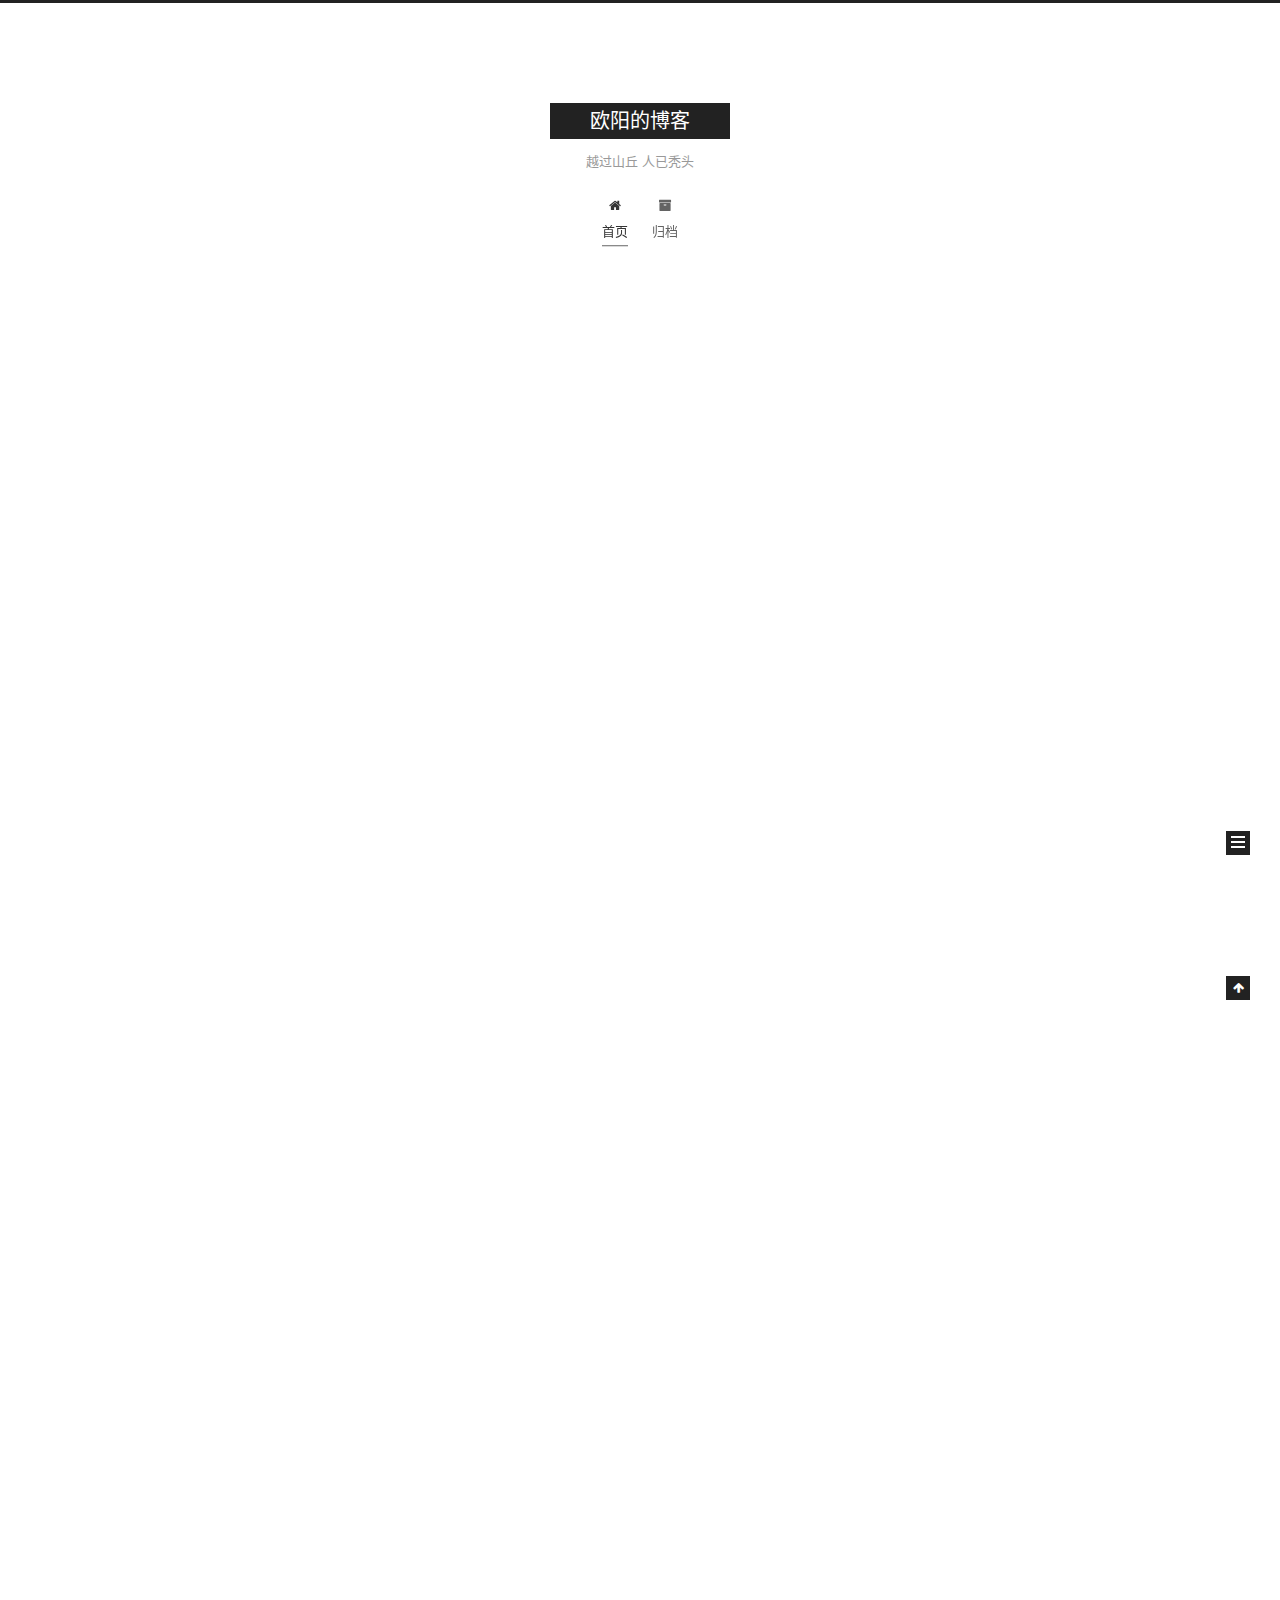
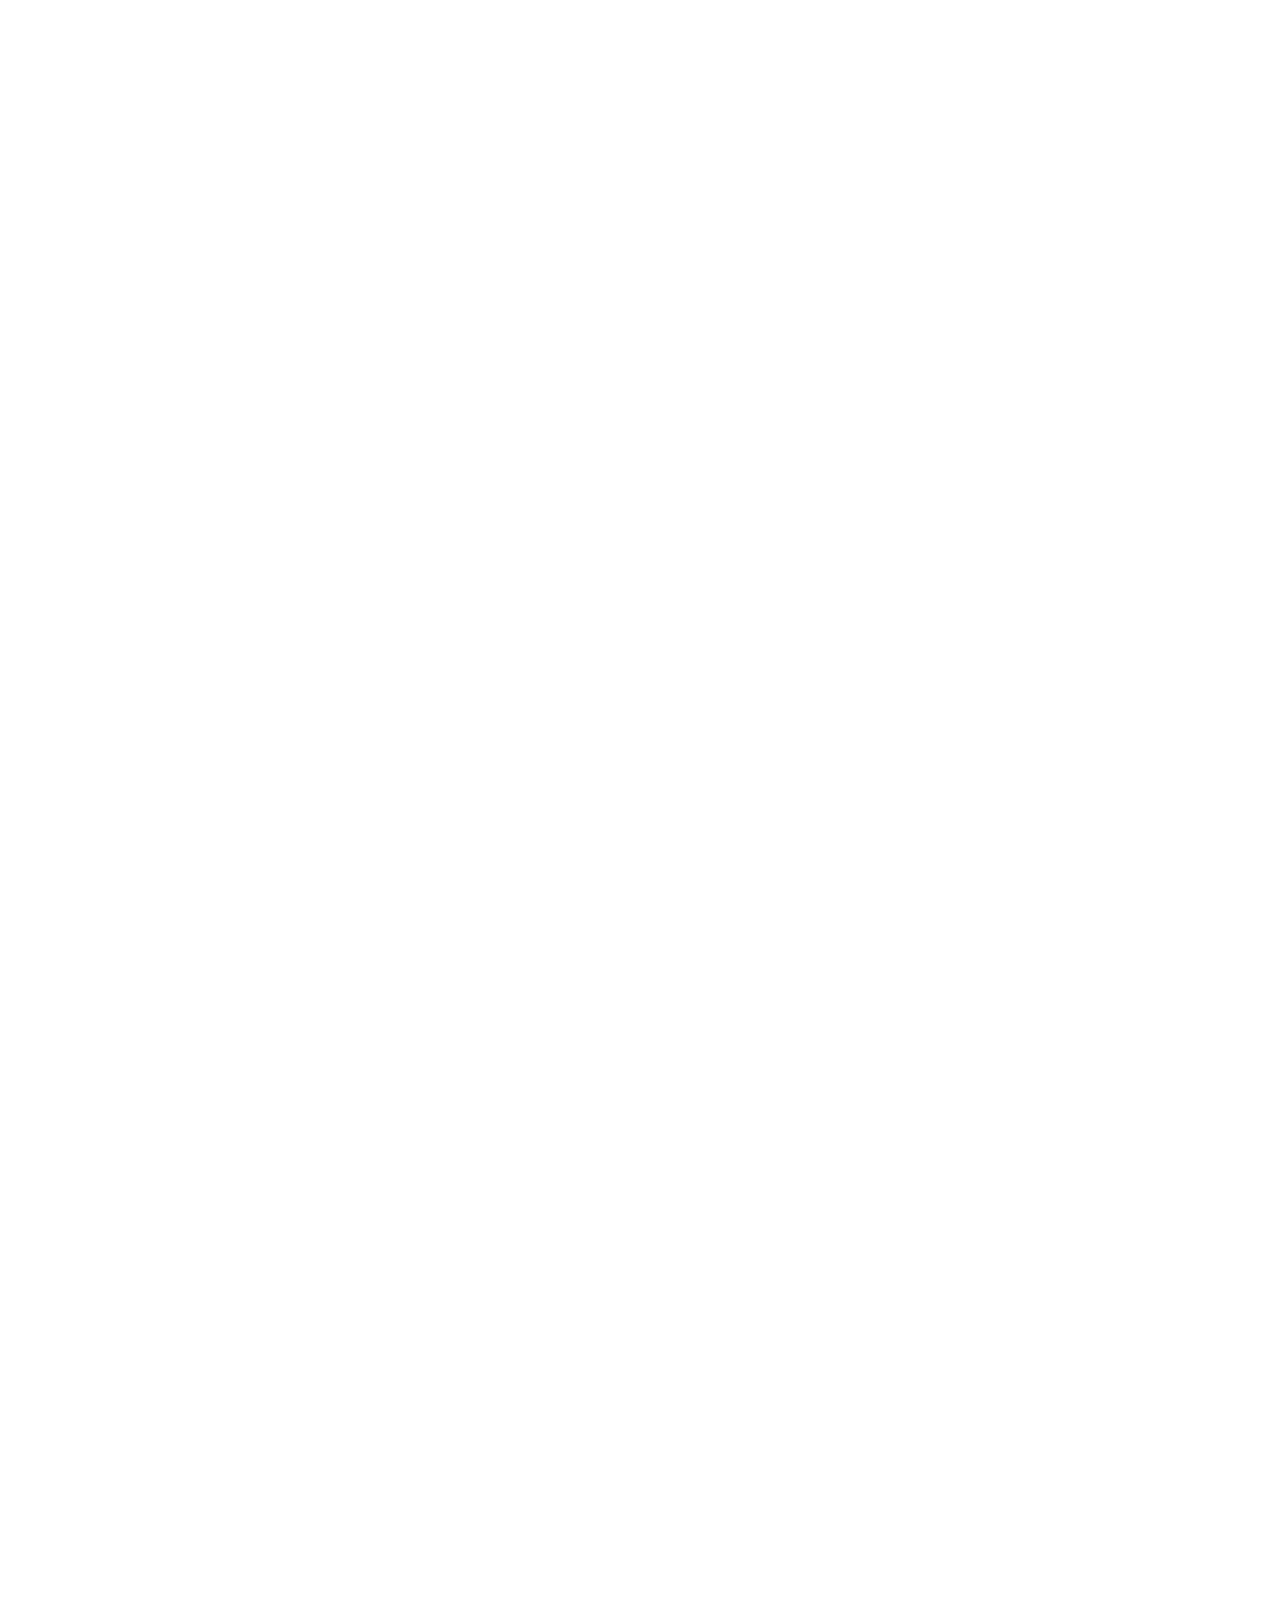
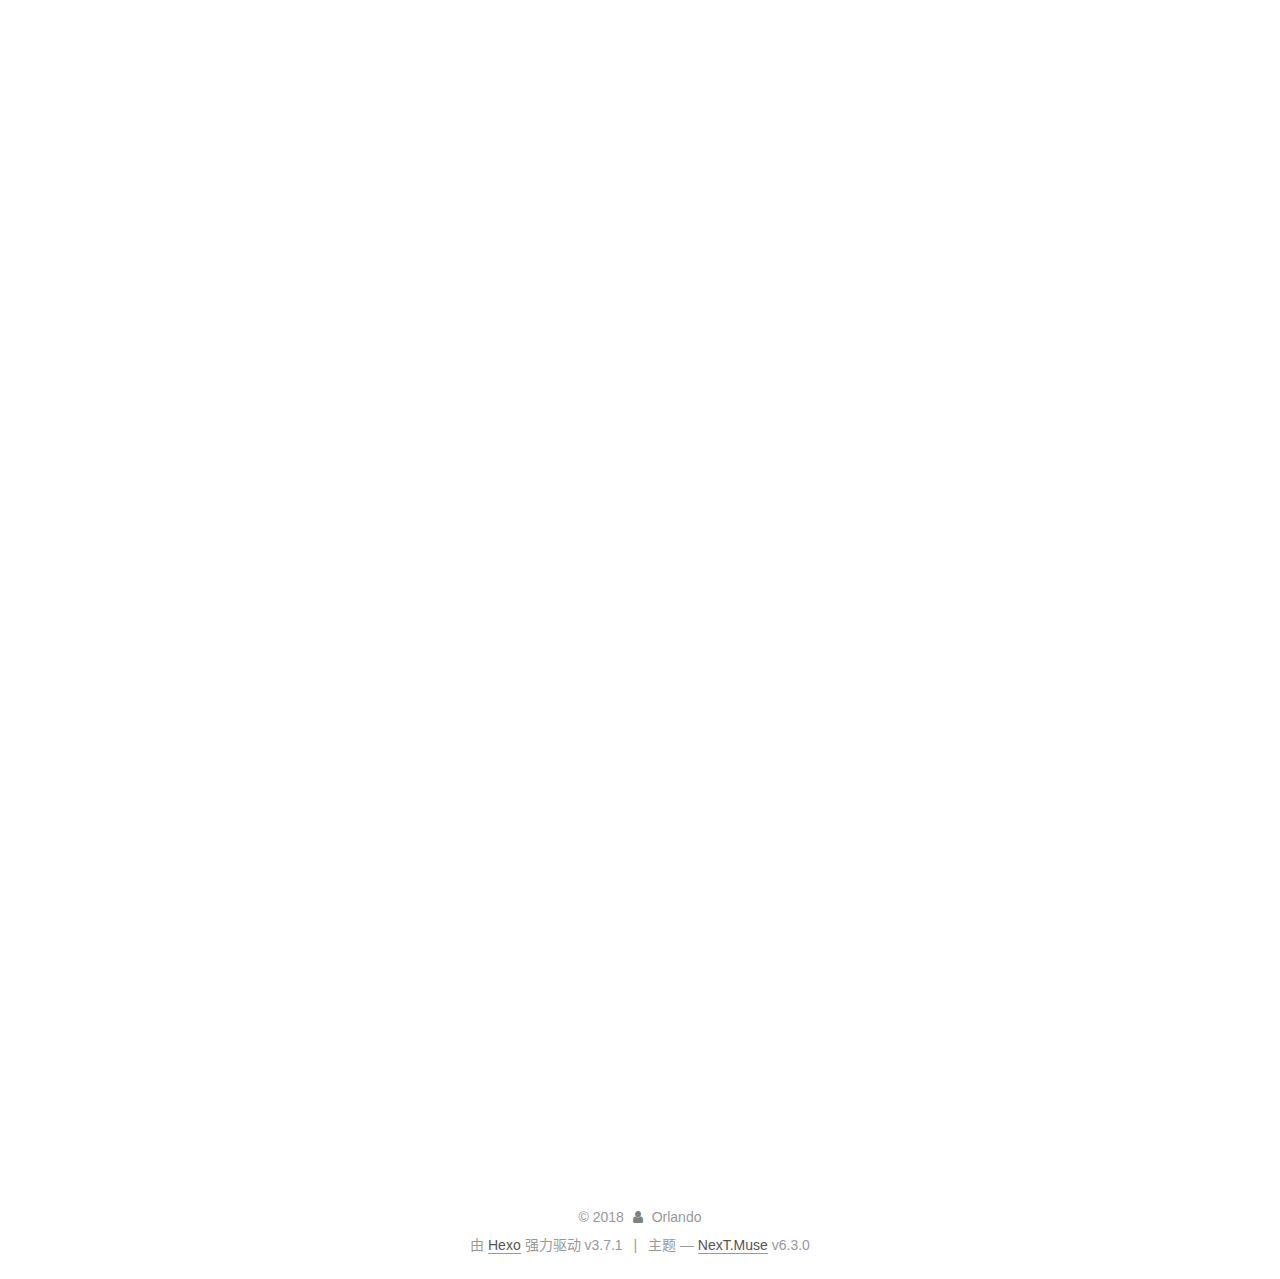
==== commit b51592d2: "Site updated: 2018-07-06 15:42:39" ====
--- a/index.html
+++ b/index.html
@@ -1,12 +1,113 @@
 <!DOCTYPE html>
-<html>
+
+
+
+
+
+
+
+
+
+
+
+
+  
+
+
+<html class="theme-next muse use-motion" lang="zh-CN">
 <head>
-  <meta charset="utf-8">
-  
-
-  
-  <title>欧阳的博客</title>
-  <meta name="viewport" content="width=device-width, initial-scale=1, maximum-scale=1">
+  <meta charset="UTF-8"/>
+<meta http-equiv="X-UA-Compatible" content="IE=edge" />
+<meta name="viewport" content="width=device-width, initial-scale=1, maximum-scale=2"/>
+<meta name="theme-color" content="#222">
+
+
+
+
+
+
+
+
+
+
+
+
+<meta http-equiv="Cache-Control" content="no-transform" />
+<meta http-equiv="Cache-Control" content="no-siteapp" />
+
+
+
+
+
+
+
+
+
+
+
+
+
+
+
+
+
+
+
+
+
+
+<link href="/lib/font-awesome/css/font-awesome.min.css?v=4.6.2" rel="stylesheet" type="text/css" />
+
+<link href="/css/main.css?v=6.3.0" rel="stylesheet" type="text/css" />
+
+
+  <link rel="apple-touch-icon" sizes="180x180" href="/images/apple-touch-icon-next.png?v=6.3.0">
+
+
+  <link rel="icon" type="image/png" sizes="32x32" href="/images/favicon-32x32-next.png?v=6.3.0">
+
+
+  <link rel="icon" type="image/png" sizes="16x16" href="/images/favicon-16x16-next.png?v=6.3.0">
+
+
+  <link rel="mask-icon" href="/images/logo.svg?v=6.3.0" color="#222">
+
+
+
+
+
+
+
+
+
+<script type="text/javascript" id="hexo.configurations">
+  var NexT = window.NexT || {};
+  var CONFIG = {
+    root: '/',
+    scheme: 'Muse',
+    version: '6.3.0',
+    sidebar: {"position":"left","display":"post","offset":12,"b2t":false,"scrollpercent":false,"onmobile":false},
+    fancybox: false,
+    fastclick: false,
+    lazyload: false,
+    tabs: true,
+    motion: {"enable":true,"async":false,"transition":{"post_block":"fadeIn","post_header":"slideDownIn","post_body":"slideDownIn","coll_header":"slideLeftIn","sidebar":"slideUpIn"}},
+    algolia: {
+      applicationID: '',
+      apiKey: '',
+      indexName: '',
+      hits: {"per_page":10},
+      labels: {"input_placeholder":"Search for Posts","hits_empty":"We didn't find any results for the search: ${query}","hits_stats":"${hits} results found in ${time} ms"}
+    }
+  };
+</script>
+
+
+  
+
+
+
+
   <meta property="og:type" content="website">
 <meta property="og:title" content="欧阳的博客">
 <meta property="og:url" content="http://yoursite.com/index.html">
@@ -14,217 +115,952 @@
 <meta property="og:locale" content="zh-CN">
 <meta name="twitter:card" content="summary">
 <meta name="twitter:title" content="欧阳的博客">
-  
-    <link rel="alternate" href="/atom.xml" title="欧阳的博客" type="application/atom+xml">
-  
-  
-    <link rel="icon" href="/favicon.png">
-  
-  
-    <link href="//fonts.googleapis.com/css?family=Source+Code+Pro" rel="stylesheet" type="text/css">
-  
-  <link rel="stylesheet" href="/css/style.css">
+
+
+
+
+
+
+  <link rel="canonical" href="http://yoursite.com/"/>
+
+
+
+<script type="text/javascript" id="page.configurations">
+  CONFIG.page = {
+    sidebar: "",
+  };
+</script>
+
+  <title>欧阳的博客</title>
+  
+
+
+
+
+
+
+
+
+
+  <noscript>
+  <style type="text/css">
+    .use-motion .motion-element,
+    .use-motion .brand,
+    .use-motion .menu-item,
+    .sidebar-inner,
+    .use-motion .post-block,
+    .use-motion .pagination,
+    .use-motion .comments,
+    .use-motion .post-header,
+    .use-motion .post-body,
+    .use-motion .collection-title { opacity: initial; }
+
+    .use-motion .logo,
+    .use-motion .site-title,
+    .use-motion .site-subtitle {
+      opacity: initial;
+      top: initial;
+    }
+
+    .use-motion {
+      .logo-line-before i { left: initial; }
+      .logo-line-after i { right: initial; }
+    }
+  </style>
+</noscript>
+
 </head>
 
-<body>
-  <div id="container">
-    <div id="wrap">
-      <header id="header">
-  <div id="banner"></div>
-  <div id="header-outer" class="outer">
-    <div id="header-title" class="inner">
-      <h1 id="logo-wrap">
-        <a href="/" id="logo">欧阳的博客</a>
-      </h1>
-      
-        <h2 id="subtitle-wrap">
-          <a href="/" id="subtitle">越过山丘 人已秃头</a>
-        </h2>
-      
+<body itemscope itemtype="http://schema.org/WebPage" lang="zh-CN">
+
+  
+  
+    
+  
+
+  <div class="container sidebar-position-left 
+  page-home">
+    <div class="headband"></div>
+
+    <header id="header" class="header" itemscope itemtype="http://schema.org/WPHeader">
+      <div class="header-inner"><div class="site-brand-wrapper">
+  <div class="site-meta ">
+    
+
+    <div class="custom-logo-site-title">
+      <a href="/" class="brand" rel="start">
+        <span class="logo-line-before"><i></i></span>
+        <span class="site-title">欧阳的博客</span>
+        <span class="logo-line-after"><i></i></span>
+      </a>
     </div>
-    <div id="header-inner" class="inner">
-      <nav id="main-nav">
-        <a id="main-nav-toggle" class="nav-icon"></a>
-        
-          <a class="main-nav-link" href="/">Home</a>
-        
-          <a class="main-nav-link" href="/archives">Archives</a>
-        
-      </nav>
-      <nav id="sub-nav">
-        
-          <a id="nav-rss-link" class="nav-icon" href="/atom.xml" title="RSS Feed"></a>
-        
-        <a id="nav-search-btn" class="nav-icon" title="搜索"></a>
-      </nav>
-      <div id="search-form-wrap">
-        <form action="//google.com/search" method="get" accept-charset="UTF-8" class="search-form"><input type="search" name="q" class="search-form-input" placeholder="Search"><button type="submit" class="search-form-submit">&#xF002;</button><input type="hidden" name="sitesearch" value="http://yoursite.com"></form>
-      </div>
+    
+      
+        <p class="site-subtitle">越过山丘 人已秃头</p>
+      
+    
+  </div>
+
+  <div class="site-nav-toggle">
+    <button aria-label="切换导航栏">
+      <span class="btn-bar"></span>
+      <span class="btn-bar"></span>
+      <span class="btn-bar"></span>
+    </button>
+  </div>
+</div>
+
+
+
+<nav class="site-nav">
+  
+    <ul id="menu" class="menu">
+      
+        
+        
+        
+          
+          <li class="menu-item menu-item-home menu-item-active">
+    <a href="/" rel="section">
+      <i class="menu-item-icon fa fa-fw fa-home"></i> <br />首页</a>
+  </li>
+        
+        
+        
+          
+          <li class="menu-item menu-item-archives">
+    <a href="/archives/" rel="section">
+      <i class="menu-item-icon fa fa-fw fa-archive"></i> <br />归档</a>
+  </li>
+
+      
+      
+    </ul>
+  
+
+  
+    
+
+  
+
+  
+</nav>
+
+
+
+  
+
+
+
+</div>
+    </header>
+
+    
+
+
+    <main id="main" class="main">
+      <div class="main-inner">
+        <div class="content-wrap">
+          
+          <div id="content" class="content">
+            
+  <section id="posts" class="posts-expand">
+    
+      
+
+  
+
+  
+  
+  
+
+  
+
+  <article class="post post-type-normal" itemscope itemtype="http://schema.org/Article">
+  
+  
+  
+  <div class="post-block">
+    <link itemprop="mainEntityOfPage" href="http://yoursite.com/2018/07/05/Github-Hexo建站(Mac)/">
+
+    <span hidden itemprop="author" itemscope itemtype="http://schema.org/Person">
+      <meta itemprop="name" content="Orlando">
+      <meta itemprop="description" content="">
+      <meta itemprop="image" content="/images/avatar.gif">
+    </span>
+
+    <span hidden itemprop="publisher" itemscope itemtype="http://schema.org/Organization">
+      <meta itemprop="name" content="欧阳的博客">
+    </span>
+
+    
+      <header class="post-header">
+
+        
+        
+          <h1 class="post-title" itemprop="name headline">
+                
+                <a class="post-title-link" href="/2018/07/05/Github-Hexo建站(Mac)/" itemprop="url">
+                  Github+Hexo建站(Mac)
+                </a>
+              
+            
+          </h1>
+        
+
+        <div class="post-meta">
+          <span class="post-time">
+
+            
+            
+            
+
+            
+              <span class="post-meta-item-icon">
+                <i class="fa fa-calendar-o"></i>
+              </span>
+              
+                <span class="post-meta-item-text">发表于</span>
+              
+
+              
+                
+              
+
+              <time title="创建时间：2018-07-05 16:08:22" itemprop="dateCreated datePublished" datetime="2018-07-05T16:08:22+08:00">2018-07-05</time>
+            
+
+            
+              
+
+              
+                
+                <span class="post-meta-divider">|</span>
+                
+
+                <span class="post-meta-item-icon">
+                  <i class="fa fa-calendar-check-o"></i>
+                </span>
+                
+                  <span class="post-meta-item-text">更新于</span>
+                
+                <time title="修改时间：2018-07-06 14:55:02" itemprop="dateModified" datetime="2018-07-06T14:55:02+08:00">2018-07-06</time>
+              
+            
+          </span>
+
+          
+
+          
+            
+          
+
+          
+          
+
+          
+
+          
+
+          
+
+        </div>
+      </header>
+    
+
+    
+    
+    
+    <div class="post-body" itemprop="articleBody">
+
+      
+      
+
+      
+        
+          
+            <h2 id="前言"><a href="#前言" class="headerlink" title="前言"></a>前言</h2><p>几年来，建立自己的个人博客网站这条标签在我脑子里若隐若现，一直没有去实现。现在正好有时间，且有相当详细的教程如下，终于可以叉掉这条标签。</p>
+<h2 id="参考"><a href="#参考" class="headerlink" title="参考"></a>参考</h2><ul>
+<li><a href="https://zhuanlan.zhihu.com/p/26625249" target="_blank" rel="noopener">GitHub+Hexo 搭建个人网站详细教程</a></li>
+<li><a href="http://gonghonglou.com/2016/02/03/firstblog/" target="_blank" rel="noopener">Mac上搭建基于GitHub的Hexo博客 | 与佳期的个人博客</a></li>
+<li><a href="http://wowubuntu.com/markdown/#p" target="_blank" rel="noopener">Markdown 语法说明(简体中文版)</a></li>
+<li><a href="https://www.cnblogs.com/JohnTsai/p/4027229.html" target="_blank" rel="noopener">MarkDown技巧：两种方式实现页内跳转 - JohnTsai - 博客园</a></li>
+</ul>
+<h2 id="目录"><a href="#目录" class="headerlink" title="目录"></a>目录</h2><ol>
+<li><a href="#1">配置环境</a></li>
+<li><a href="#2">安装Hexo</a></li>
+<li><a href="#3">配置Github</a></li>
+<li><a href="#4">安装theme</a></li>
+<li><a href="#5">绑定个人域名</a></li>
+</ol>
+<h1 id="配置环境"><a href="#配置环境" class="headerlink" title="配置环境"></a><h1 id="1">配置环境</h1></h1><ul>
+<li>1.1 <a href="http://nodejs.org/" target="_blank" rel="noopener">Node.js</a><br>用来生成静态页面。移步Node.js官网，下载最新的稳定版本，一路安装即可。</li>
+<li>1.2 Git<br>用来将本地Hexo内容提交到Github上。Xcode自带Git，这里不再赘述。如果没有Xcode可以参考<a href="https://hexo.io" target="_blank" rel="noopener">Hexo官网</a>上的安装方法。</li>
+</ul>
+<h1 id="安装Hexo"><a href="#安装Hexo" class="headerlink" title="安装Hexo"></a><h2 id="2">安装Hexo</h2></h1><ul>
+<li>2.1 Hexo<br>Hexo是一个快速、简洁且高效的博客框架。Hexo 使用  <a href="http://daringfireball.net/projects/markdown/" target="_blank" rel="noopener">Markdown</a> （或其他渲染引擎）解析文章，在几秒内，即可利用靓丽的主题生成静态网页。</li>
+<li><p>2.2安装<br>当Node.js和Git都安装好了后就可以正式安装Hexo了，终端执行命令：    </p>
+<figure class="highlight plain"><table><tr><td class="gutter"><pre><span class="line">1</span><br></pre></td><td class="code"><pre><span class="line">sudo npm install -g hexo</span><br></pre></td></tr></table></figure>
+</li>
+<li><p>2.3初始化    </p>
+<ul>
+<li><p>2.3.1 终端cd到一个你选定的目录，执行hexo init命令：        </p>
+<figure class="highlight plain"><table><tr><td class="gutter"><pre><span class="line">1</span><br></pre></td><td class="code"><pre><span class="line">hexo init blog</span><br></pre></td></tr></table></figure>
+</li>
+<li><p>2.3.2 blog是你建立的文件夹名称。cd到blog文件夹下，执行如下命令，安装npm：    </p>
+<figure class="highlight plain"><table><tr><td class="gutter"><pre><span class="line">1</span><br></pre></td><td class="code"><pre><span class="line">npm install</span><br></pre></td></tr></table></figure>
+</li>
+<li><p>2.3.3 执行如下命令，开启hexo服务器：        </p>
+<figure class="highlight plain"><table><tr><td class="gutter"><pre><span class="line">1</span><br></pre></td><td class="code"><pre><span class="line">hexo s</span><br></pre></td></tr></table></figure>
+</li>
+</ul>
+</li>
+<li><p>此时，浏览器中打开网址<a href="http://localhost:4000" target="_blank" rel="noopener">http://localhost:4000</a>，能看到如下页面：<br><img src="http://image.gonghonglou.com/firstblog/hexo4000.png" alt="instance"></p>
+</li>
+</ul>
+<h1 id="配置Github"><a href="#配置Github" class="headerlink" title="配置Github"></a><h3 id="3">配置Github</h3></h1><ul>
+<li>3.1创建仓库<ul>
+<li>登录你的Github帐号，新建仓库，名为用户名.github.io固定写法</li>
+<li>本地的blog文件夹内容为：</li>
+<li>_config.yml </li>
+<li>db.json </li>
+<li>node_modules </li>
+<li>package.json </li>
+<li>scaffolds </li>
+<li>source </li>
+<li>themes</li>
+<li>终端cd到blog文件夹下，打开_config.yml<br>在文件最后deploy修改如下</li>
+<li>deploy:</li>
+<li>type: git</li>
+<li>repository: <a href="mailto:git@github.com" target="_blank" rel="noopener">git@github.com</a>:yourID/yourID.github.io.git</li>
+<li>branch: master</li>
+<li>yourID请换成自己的用户名。    </li>
+</ul>
+</li>
+<li><p>3.2检查SSH keys是否存在。</p>
+<ul>
+<li><p>如果有文件*.pub文件存在将SSH key添加到Github中，否则进入下一步</p>
+<figure class="highlight plain"><table><tr><td class="gutter"><pre><span class="line">1</span><br></pre></td><td class="code"><pre><span class="line">ls -al ~/.ssh //检查SSH keys是否存在。</span><br></pre></td></tr></table></figure>
+</li>
+</ul>
+</li>
+<li><p>3.3 生成SSH keys</p>
+<ul>
+<li><p>执行如下命令生成public/private rsa key pair，注意将<a href="mailto:&#39;your_email@example.com" target="_blank" rel="noopener">&#39;your_email@example.com</a>‘换成你自己注册Github的邮箱地址。    </p>
+<figure class="highlight plain"><table><tr><td class="gutter"><pre><span class="line">1</span><br></pre></td><td class="code"><pre><span class="line">ssh-keygen -t rsa -C &quot;your_email@example.com&quot;</span><br></pre></td></tr></table></figure>
+</li>
+<li><p>默认会在相应路径下(～/.ssh/id_rsa.pub)生成id_rsa和id_rsa.pub俩个文件。</p>
+</li>
+</ul>
+</li>
+<li><p>3.4将ssh key添加到Github中</p>
+<ul>
+<li>Find前往文件夹~/.ssh/id_rsa.pub打开id_rsa.pub文件，里面的信息即为SSH key，将这些信息复制到Github的Add SSH key页面即可。</li>
+<li><p>进入Github –&gt; Settings –&gt; SSH keys –&gt; add SSH key:</p>
+</li>
+<li><p>Title里任意添一个标题，将复制的内容粘贴到Key里，点击下方Add key绿色按钮即可。</p>
+</li>
+</ul>
+</li>
+<li><p>3.4发布文章</p>
+<ul>
+<li><p>终端cd到blog文件夹下，执行如下命令新建文章：        </p>
+<figure class="highlight plain"><table><tr><td class="gutter"><pre><span class="line">1</span><br></pre></td><td class="code"><pre><span class="line">hexo new &quot;articleName&quot;</span><br></pre></td></tr></table></figure>
+</li>
+<li><p>名为articleName.md的文件会建在目录/blog/source/_posts下，articleName是文件名，为方便链接不建议掺杂汉字。你当然可以用vim来编辑文章。</p>
+</li>
+<li>在blog文件夹目录下执行生成静态页面命令hexo generate 或者 hexo g</li>
+<li>再执行配置hexo deploy 或者 hexo d</li>
+<li>此时，浏览器中打开网址<a href="http://yourID.github.io（将gonghonglou换成你的用户名）能看到和打开http://localhost:4000时一样的页面。" target="_blank" rel="noopener">http://yourID.github.io（将gonghonglou换成你的用户名）能看到和打开http://localhost:4000时一样的页面。</a></li>
+</ul>
+</li>
+</ul>
+<h1 id="安装theme"><a href="#安装theme" class="headerlink" title="安装theme"></a><h4 id="4">安装theme</h4></h1><h1 id="绑定个人域名"><a href="#绑定个人域名" class="headerlink" title="绑定个人域名"></a><h5 id="5">绑定个人域名</h5></h1>
+          
+        
+      
+    </div>
+
+    
+
+    
+    
+    
+
+    
+
+    
+
+    
+
+    <footer class="post-footer">
+      
+
+      
+
+      
+
+      
+      
+        <div class="post-eof"></div>
+      
+    </footer>
+  </div>
+  
+  
+  
+  </article>
+
+
+    
+      
+
+  
+
+  
+  
+  
+
+  
+
+  <article class="post post-type-normal" itemscope itemtype="http://schema.org/Article">
+  
+  
+  
+  <div class="post-block">
+    <link itemprop="mainEntityOfPage" href="http://yoursite.com/2018/07/05/git教程02-创建版本库/">
+
+    <span hidden itemprop="author" itemscope itemtype="http://schema.org/Person">
+      <meta itemprop="name" content="Orlando">
+      <meta itemprop="description" content="">
+      <meta itemprop="image" content="/images/avatar.gif">
+    </span>
+
+    <span hidden itemprop="publisher" itemscope itemtype="http://schema.org/Organization">
+      <meta itemprop="name" content="欧阳的博客">
+    </span>
+
+    
+      <header class="post-header">
+
+        
+        
+          <h1 class="post-title" itemprop="name headline">
+                
+                <a class="post-title-link" href="/2018/07/05/git教程02-创建版本库/" itemprop="url">
+                  git教程02-创建版本库
+                </a>
+              
+            
+          </h1>
+        
+
+        <div class="post-meta">
+          <span class="post-time">
+
+            
+            
+            
+
+            
+              <span class="post-meta-item-icon">
+                <i class="fa fa-calendar-o"></i>
+              </span>
+              
+                <span class="post-meta-item-text">发表于</span>
+              
+
+              
+                
+              
+
+              <time title="创建时间：2018-07-05 16:07:05 / 修改时间：16:49:40" itemprop="dateCreated datePublished" datetime="2018-07-05T16:07:05+08:00">2018-07-05</time>
+            
+
+            
+              
+
+              
+            
+          </span>
+
+          
+
+          
+            
+          
+
+          
+          
+
+          
+
+          
+
+          
+
+        </div>
+      </header>
+    
+
+    
+    
+    
+    <div class="post-body" itemprop="articleBody">
+
+      
+      
+
+      
+        
+          
+            
+          
+        
+      
+    </div>
+
+    
+
+    
+    
+    
+
+    
+
+    
+
+    
+
+    <footer class="post-footer">
+      
+
+      
+
+      
+
+      
+      
+        <div class="post-eof"></div>
+      
+    </footer>
+  </div>
+  
+  
+  
+  </article>
+
+
+    
+      
+
+  
+
+  
+  
+  
+
+  
+
+  <article class="post post-type-normal" itemscope itemtype="http://schema.org/Article">
+  
+  
+  
+  <div class="post-block">
+    <link itemprop="mainEntityOfPage" href="http://yoursite.com/2018/07/05/git教程01-简介与安装/">
+
+    <span hidden itemprop="author" itemscope itemtype="http://schema.org/Person">
+      <meta itemprop="name" content="Orlando">
+      <meta itemprop="description" content="">
+      <meta itemprop="image" content="/images/avatar.gif">
+    </span>
+
+    <span hidden itemprop="publisher" itemscope itemtype="http://schema.org/Organization">
+      <meta itemprop="name" content="欧阳的博客">
+    </span>
+
+    
+      <header class="post-header">
+
+        
+        
+          <h1 class="post-title" itemprop="name headline">
+                
+                <a class="post-title-link" href="/2018/07/05/git教程01-简介与安装/" itemprop="url">
+                  git教程01-简介与安装
+                </a>
+              
+            
+          </h1>
+        
+
+        <div class="post-meta">
+          <span class="post-time">
+
+            
+            
+            
+
+            
+              <span class="post-meta-item-icon">
+                <i class="fa fa-calendar-o"></i>
+              </span>
+              
+                <span class="post-meta-item-text">发表于</span>
+              
+
+              
+                
+              
+
+              <time title="创建时间：2018-07-05 16:05:57 / 修改时间：16:49:58" itemprop="dateCreated datePublished" datetime="2018-07-05T16:05:57+08:00">2018-07-05</time>
+            
+
+            
+              
+
+              
+            
+          </span>
+
+          
+
+          
+            
+          
+
+          
+          
+
+          
+
+          
+
+          
+
+        </div>
+      </header>
+    
+
+    
+    
+    
+    <div class="post-body" itemprop="articleBody">
+
+      
+      
+
+      
+        
+          
+            
+          
+        
+      
+    </div>
+
+    
+
+    
+    
+    
+
+    
+
+    
+
+    
+
+    <footer class="post-footer">
+      
+
+      
+
+      
+
+      
+      
+        <div class="post-eof"></div>
+      
+    </footer>
+  </div>
+  
+  
+  
+  </article>
+
+
+    
+  </section>
+
+  
+
+
+          </div>
+          
+
+        </div>
+        
+          
+  
+  <div class="sidebar-toggle">
+    <div class="sidebar-toggle-line-wrap">
+      <span class="sidebar-toggle-line sidebar-toggle-line-first"></span>
+      <span class="sidebar-toggle-line sidebar-toggle-line-middle"></span>
+      <span class="sidebar-toggle-line sidebar-toggle-line-last"></span>
     </div>
   </div>
-</header>
-      <div class="outer">
-        <section id="main">
-  
-    <article id="post-GitHub+Hexo建站" class="article article-type-post" itemscope itemprop="blogPost">
-  <div class="article-meta">
-    <a href="/2018/06/08/GitHub+Hexo建站/" class="article-date">
-  <time datetime="2018-06-08T04:36:34.296Z" itemprop="datePublished">2018-06-08</time>
-</a>
-    
+
+  <aside id="sidebar" class="sidebar">
+    
+    <div class="sidebar-inner">
+
+      
+
+      
+
+      <section class="site-overview-wrap sidebar-panel sidebar-panel-active">
+        <div class="site-overview">
+          <div class="site-author motion-element" itemprop="author" itemscope itemtype="http://schema.org/Person">
+            
+              <p class="site-author-name" itemprop="name">Orlando</p>
+              <p class="site-description motion-element" itemprop="description"></p>
+          </div>
+
+          
+            <nav class="site-state motion-element">
+              
+                <div class="site-state-item site-state-posts">
+                
+                  <a href="/archives/">
+                
+                    <span class="site-state-item-count">3</span>
+                    <span class="site-state-item-name">日志</span>
+                  </a>
+                </div>
+              
+
+              
+
+              
+                
+                
+                <div class="site-state-item site-state-tags">
+                  
+                    
+                    
+                      
+                    
+                      
+                    
+                    <span class="site-state-item-count">2</span>
+                    <span class="site-state-item-name">标签</span>
+                  
+                </div>
+              
+            </nav>
+          
+
+          
+
+          
+
+          
+          
+
+          
+          
+
+          
+            
+          
+          
+
+        </div>
+      </section>
+
+      
+
+      
+
+    </div>
+  </aside>
+
+
+        
+      </div>
+    </main>
+
+    <footer id="footer" class="footer">
+      <div class="footer-inner">
+        <div class="copyright">&copy; <span itemprop="copyrightYear">2018</span>
+  <span class="with-love" id="animate">
+    <i class="fa fa-user"></i>
+  </span>
+  <span class="author" itemprop="copyrightHolder">Orlando</span>
+
+  
+
+  
+</div>
+
+
+
+
+  <div class="powered-by">由 <a class="theme-link" target="_blank" href="https://hexo.io">Hexo</a> 强力驱动 v3.7.1</div>
+
+
+
+  <span class="post-meta-divider">|</span>
+
+
+
+  <div class="theme-info">主题 &mdash; <a class="theme-link" target="_blank" href="https://theme-next.org">NexT.Muse</a> v6.3.0</div>
+
+
+
+
+        
+
+
+
+
+
+
+
+
+        
+      </div>
+    </footer>
+
+    
+      <div class="back-to-top">
+        <i class="fa fa-arrow-up"></i>
+        
+      </div>
+    
+
+    
+
   </div>
-  <div class="article-inner">
-    
-    
-      <header class="article-header">
-        
-  
-    <h1 itemprop="name">
-      <a class="article-title" href="/2018/06/08/GitHub+Hexo建站/">GitHub——hexo建站</a>
-    </h1>
-  
-
-      </header>
-    
-    <div class="article-entry" itemprop="articleBody">
-      
-        <p>***hexo需要使用最新的版本</p>
-<p>引用：<a href="https://zhuanlan.zhihu.com/p/26625249" target="_blank" rel="noopener">https://zhuanlan.zhihu.com/p/26625249</a></p>
-
-      
-    </div>
-    <footer class="article-footer">
-      <a data-url="http://yoursite.com/2018/06/08/GitHub+Hexo建站/" data-id="cjiso7efi0000oq093r8y9pr5" class="article-share-link">Share</a>
-      
-      
-    </footer>
-  </div>
-  
-</article>
-
-
-  
-    <article id="post-hello-world" class="article article-type-post" itemscope itemprop="blogPost">
-  <div class="article-meta">
-    <a href="/2018/06/08/hello-world/" class="article-date">
-  <time datetime="2018-06-08T04:36:34.296Z" itemprop="datePublished">2018-06-08</time>
-</a>
-    
-  </div>
-  <div class="article-inner">
-    
-    
-      <header class="article-header">
-        
-  
-    <h1 itemprop="name">
-      <a class="article-title" href="/2018/06/08/hello-world/">Hello World</a>
-    </h1>
-  
-
-      </header>
-    
-    <div class="article-entry" itemprop="articleBody">
-      
-        <p>Welcome to <a href="https://hexo.io/" target="_blank" rel="noopener">Hexo</a>! This is your very first post. Check <a href="https://hexo.io/docs/" target="_blank" rel="noopener">documentation</a> for more info. If you get any problems when using Hexo, you can find the answer in <a href="https://hexo.io/docs/troubleshooting.html" target="_blank" rel="noopener">troubleshooting</a> or you can ask me on <a href="https://github.com/hexojs/hexo/issues" target="_blank" rel="noopener">GitHub</a>.</p>
-<h2 id="Quick-Start"><a href="#Quick-Start" class="headerlink" title="Quick Start"></a>Quick Start</h2><h3 id="Create-a-new-post"><a href="#Create-a-new-post" class="headerlink" title="Create a new post"></a>Create a new post</h3><figure class="highlight bash"><table><tr><td class="gutter"><pre><span class="line">1</span><br></pre></td><td class="code"><pre><span class="line">$ hexo new <span class="string">"My New Post"</span></span><br></pre></td></tr></table></figure>
-<p>More info: <a href="https://hexo.io/docs/writing.html" target="_blank" rel="noopener">Writing</a></p>
-<h3 id="Run-server"><a href="#Run-server" class="headerlink" title="Run server"></a>Run server</h3><figure class="highlight bash"><table><tr><td class="gutter"><pre><span class="line">1</span><br></pre></td><td class="code"><pre><span class="line">$ hexo server</span><br></pre></td></tr></table></figure>
-<p>More info: <a href="https://hexo.io/docs/server.html" target="_blank" rel="noopener">Server</a></p>
-<h3 id="Generate-static-files"><a href="#Generate-static-files" class="headerlink" title="Generate static files"></a>Generate static files</h3><figure class="highlight bash"><table><tr><td class="gutter"><pre><span class="line">1</span><br></pre></td><td class="code"><pre><span class="line">$ hexo generate</span><br></pre></td></tr></table></figure>
-<p>More info: <a href="https://hexo.io/docs/generating.html" target="_blank" rel="noopener">Generating</a></p>
-<h3 id="Deploy-to-remote-sites"><a href="#Deploy-to-remote-sites" class="headerlink" title="Deploy to remote sites"></a>Deploy to remote sites</h3><figure class="highlight bash"><table><tr><td class="gutter"><pre><span class="line">1</span><br></pre></td><td class="code"><pre><span class="line">$ hexo deploy</span><br></pre></td></tr></table></figure>
-<p>More info: <a href="https://hexo.io/docs/deployment.html" target="_blank" rel="noopener">Deployment</a></p>
-
-      
-    </div>
-    <footer class="article-footer">
-      <a data-url="http://yoursite.com/2018/06/08/hello-world/" data-id="cjiso7efn0001oq0956peuaje" class="article-share-link">Share</a>
-      
-      
-    </footer>
-  </div>
-  
-</article>
-
-
-  
-
-
-</section>
-        
-          <aside id="sidebar">
-  
-    
-
-  
-    
-
-  
-    
-  
-    
-  <div class="widget-wrap">
-    <h3 class="widget-title">归档</h3>
-    <div class="widget">
-      <ul class="archive-list"><li class="archive-list-item"><a class="archive-list-link" href="/archives/2018/06/">六月 2018</a></li></ul>
-    </div>
-  </div>
-
-
-  
-    
-  <div class="widget-wrap">
-    <h3 class="widget-title">最新文章</h3>
-    <div class="widget">
-      <ul>
-        
-          <li>
-            <a href="/2018/06/08/GitHub+Hexo建站/">GitHub——hexo建站</a>
-          </li>
-        
-          <li>
-            <a href="/2018/06/08/hello-world/">Hello World</a>
-          </li>
-        
-      </ul>
-    </div>
-  </div>
-
-  
-</aside>
-        
-      </div>
-      <footer id="footer">
-  
-  <div class="outer">
-    <div id="footer-info" class="inner">
-      &copy; 2018 Orlando<br>
-      Powered by <a href="http://hexo.io/" target="_blank">Hexo</a>
-    </div>
-  </div>
-</footer>
-    </div>
-    <nav id="mobile-nav">
-  
-    <a href="/" class="mobile-nav-link">Home</a>
-  
-    <a href="/archives" class="mobile-nav-link">Archives</a>
-  
-</nav>
-    
-
-<script src="//ajax.googleapis.com/ajax/libs/jquery/2.0.3/jquery.min.js"></script>
-
-
-  <link rel="stylesheet" href="/fancybox/jquery.fancybox.css">
-  <script src="/fancybox/jquery.fancybox.pack.js"></script>
-
-
-<script src="/js/script.js"></script>
-
-
-
-  </div>
+
+  
+
+<script type="text/javascript">
+  if (Object.prototype.toString.call(window.Promise) !== '[object Function]') {
+    window.Promise = null;
+  }
+</script>
+
+
+
+
+
+
+
+
+
+
+
+
+
+
+
+
+
+
+
+
+
+
+
+
+
+
+  
+  
+    <script type="text/javascript" src="/lib/jquery/index.js?v=2.1.3"></script>
+  
+
+  
+  
+    <script type="text/javascript" src="/lib/velocity/velocity.min.js?v=1.2.1"></script>
+  
+
+  
+  
+    <script type="text/javascript" src="/lib/velocity/velocity.ui.min.js?v=1.2.1"></script>
+  
+
+
+  
+
+
+  <script type="text/javascript" src="/js/src/utils.js?v=6.3.0"></script>
+
+  <script type="text/javascript" src="/js/src/motion.js?v=6.3.0"></script>
+
+
+
+  
+  
+
+  
+
+  
+
+
+  <script type="text/javascript" src="/js/src/bootstrap.js?v=6.3.0"></script>
+
+
+
+  
+
+
+
+  
+
+
+
+
+
+  
+
+
+
+
+
+
+
+
+
+
+  
+
+
+
+
+
+  
+
+  
+
+  
+
+  
+
+  
+  
+
+  
+
+  
+
+  
+
+  
+
+  
+
 </body>
-</html>+</html>
--- a/css/main.css
+++ b/css/main.css
@@ -0,0 +1,2611 @@
+/* normalize.css v3.0.2 | MIT License | git.io/normalize */
+html {
+  font-family: sans-serif; /* 1 */
+  -ms-text-size-adjust: 100%; /* 2 */
+  -webkit-text-size-adjust: 100%; /* 2 */
+}
+body {
+  margin: 0;
+}
+article,
+aside,
+details,
+figcaption,
+figure,
+footer,
+header,
+hgroup,
+main,
+menu,
+nav,
+section,
+summary {
+  display: block;
+}
+audio,
+canvas,
+progress,
+video {
+  display: inline-block; /* 1 */
+  vertical-align: baseline; /* 2 */
+}
+audio:not([controls]) {
+  display: none;
+  height: 0;
+}
+[hidden],
+template {
+  display: none;
+}
+a {
+  background-color: transparent;
+}
+a:active,
+a:hover {
+  outline: 0;
+}
+abbr[title] {
+  border-bottom: 1px dotted;
+}
+b,
+strong {
+  font-weight: bold;
+}
+dfn {
+  font-style: italic;
+}
+h1 {
+  font-size: 2em;
+  margin: 0.67em 0;
+}
+mark {
+  background: #ff0;
+  color: #000;
+}
+small {
+  font-size: 80%;
+}
+sub,
+sup {
+  font-size: 75%;
+  line-height: 0;
+  position: relative;
+  vertical-align: baseline;
+}
+sup {
+  top: -0.5em;
+}
+sub {
+  bottom: -0.25em;
+}
+img {
+  border: 0;
+}
+svg:not(:root) {
+  overflow: hidden;
+}
+figure {
+  margin: 1em 40px;
+}
+hr {
+  -moz-box-sizing: content-box;
+  box-sizing: content-box;
+  height: 0;
+}
+pre {
+  overflow: auto;
+}
+code,
+kbd,
+pre,
+samp {
+  font-family: monospace, monospace;
+  font-size: 1em;
+}
+button,
+input,
+optgroup,
+select,
+textarea {
+  color: inherit; /* 1 */
+  font: inherit; /* 2 */
+  margin: 0; /* 3 */
+}
+button {
+  overflow: visible;
+}
+button,
+select {
+  text-transform: none;
+}
+button,
+html input[type="button"],
+input[type="reset"],
+input[type="submit"] {
+  -webkit-appearance: button; /* 2 */
+  cursor: pointer; /* 3 */
+}
+button[disabled],
+html input[disabled] {
+  cursor: default;
+}
+button::-moz-focus-inner,
+input::-moz-focus-inner {
+  border: 0;
+  padding: 0;
+}
+input {
+  line-height: normal;
+}
+input[type="checkbox"],
+input[type="radio"] {
+  box-sizing: border-box; /* 1 */
+  padding: 0; /* 2 */
+}
+input[type="number"]::-webkit-inner-spin-button,
+input[type="number"]::-webkit-outer-spin-button {
+  height: auto;
+}
+input[type="search"] {
+  -webkit-appearance: textfield; /* 1 */
+  -moz-box-sizing: content-box;
+  -webkit-box-sizing: content-box; /* 2 */
+  box-sizing: content-box;
+}
+input[type="search"]::-webkit-search-cancel-button,
+input[type="search"]::-webkit-search-decoration {
+  -webkit-appearance: none;
+}
+fieldset {
+  border: 1px solid #c0c0c0;
+  margin: 0 2px;
+  padding: 0.35em 0.625em 0.75em;
+}
+legend {
+  border: 0; /* 1 */
+  padding: 0; /* 2 */
+}
+textarea {
+  overflow: auto;
+}
+optgroup {
+  font-weight: bold;
+}
+table {
+  border-collapse: collapse;
+  border-spacing: 0;
+}
+td,
+th {
+  padding: 0;
+}
+::selection {
+  background: #262a30;
+  color: #fff;
+}
+body {
+  position: relative;
+  font-family: 'Lato', "PingFang SC", "Microsoft YaHei", sans-serif;
+  font-size: 14px;
+  line-height: 2;
+  color: #555;
+  background: #fff;
+}
+@media (max-width: 767px) {
+  body {
+    padding-right: 0 !important;
+  }
+}
+@media (min-width: 768px) and (max-width: 991px) {
+  body {
+    padding-right: 0 !important;
+  }
+}
+@media (min-width: 1200px) {
+  body {
+    font-size: 16px;
+  }
+}
+h1,
+h2,
+h3,
+h4,
+h5,
+h6 {
+  margin: 0;
+  padding: 0;
+  font-weight: bold;
+  line-height: 1.5;
+  font-family: 'Lato', "PingFang SC", "Microsoft YaHei", sans-serif;
+}
+h1,
+h2,
+h3,
+h4,
+h5,
+h6 {
+  margin: 20px 0 15px;
+}
+h1 {
+  font-size: 22px;
+}
+@media (max-width: 767px) {
+  h1 {
+    font-size: 18px;
+  }
+}
+h2 {
+  font-size: 20px;
+}
+@media (max-width: 767px) {
+  h2 {
+    font-size: 16px;
+  }
+}
+h3 {
+  font-size: 18px;
+}
+@media (max-width: 767px) {
+  h3 {
+    font-size: 14px;
+  }
+}
+h4 {
+  font-size: 16px;
+}
+@media (max-width: 767px) {
+  h4 {
+    font-size: 12px;
+  }
+}
+h5 {
+  font-size: 14px;
+}
+@media (max-width: 767px) {
+  h5 {
+    font-size: 10px;
+  }
+}
+h6 {
+  font-size: 12px;
+}
+@media (max-width: 767px) {
+  h6 {
+    font-size: 8px;
+  }
+}
+p {
+  margin: 0 0 20px 0;
+}
+a {
+  color: #555;
+  text-decoration: none;
+  outline: none;
+  border-bottom: 1px solid #999;
+  word-wrap: break-word;
+}
+a:hover {
+  color: #222;
+  border-bottom-color: #222;
+}
+blockquote {
+  margin: 0;
+  padding: 0;
+}
+img {
+  display: block;
+  margin: auto;
+  max-width: 100%;
+  height: auto;
+}
+hr {
+  margin: 40px 0;
+  height: 3px;
+  border: none;
+  background-color: #ddd;
+  background-image: repeating-linear-gradient(-45deg, #fff, #fff 4px, transparent 4px, transparent 8px);
+}
+blockquote {
+  padding: 0 15px;
+  color: #666;
+  border-left: 4px solid #ddd;
+}
+blockquote cite::before {
+  content: "-";
+  padding: 0 5px;
+}
+dt {
+  font-weight: 700;
+}
+dd {
+  margin: 0;
+  padding: 0;
+}
+kbd {
+  border: 1px solid #ccc;
+  border-radius: 0.2em;
+  box-shadow: 0.1em 0.1em 0.2em rgba(0,0,0,0.1);
+  background-color: #f9f9f9;
+  font-family: inherit;
+  background-image: -webkit-linear-gradient(top, #eee, #fff, #eee);
+  padding: 0.1em 0.3em;
+  white-space: nowrap;
+}
+.text-left {
+  text-align: left;
+}
+.text-center {
+  text-align: center;
+}
+.text-right {
+  text-align: right;
+}
+.text-justify {
+  text-align: justify;
+}
+.text-nowrap {
+  white-space: nowrap;
+}
+.text-lowercase {
+  text-transform: lowercase;
+}
+.text-uppercase {
+  text-transform: uppercase;
+}
+.text-capitalize {
+  text-transform: capitalize;
+}
+.center-block {
+  display: block;
+  margin-left: auto;
+  margin-right: auto;
+}
+.clearfix:before,
+.clearfix:after {
+  content: " ";
+  display: table;
+}
+.clearfix:after {
+  clear: both;
+}
+.pullquote {
+  width: 45%;
+}
+.pullquote.left {
+  float: left;
+  margin-left: 5px;
+  margin-right: 10px;
+}
+.pullquote.right {
+  float: right;
+  margin-left: 10px;
+  margin-right: 5px;
+}
+.affix.affix.affix {
+  position: fixed;
+}
+.translation {
+  margin-top: -20px;
+  font-size: 14px;
+  color: #999;
+}
+.scrollbar-measure {
+  width: 100px;
+  height: 100px;
+  overflow: scroll;
+  position: absolute;
+  top: -9999px;
+}
+.use-motion .motion-element {
+  opacity: 0;
+}
+table {
+  margin: 20px 0;
+  width: 100%;
+  border-collapse: collapse;
+  border-spacing: 0;
+  border: 1px solid #ddd;
+  font-size: 14px;
+  word-wrap: break-all;
+}
+table>tbody>tr:nth-of-type(odd) {
+  background-color: #f9f9f9;
+}
+table>tbody>tr:hover {
+  background-color: #f5f5f5;
+}
+caption,
+th,
+td {
+  padding: 8px;
+  text-align: left;
+  vertical-align: middle;
+  font-weight: normal;
+}
+th,
+td {
+  border-bottom: 3px solid #ddd;
+  border-right: 1px solid #eee;
+}
+th {
+  padding-bottom: 10px;
+  font-weight: 700;
+}
+td {
+  border-bottom-width: 1px;
+}
+html,
+body {
+  height: 100%;
+}
+.container {
+  position: relative;
+  min-height: 100%;
+}
+.header-inner {
+  margin: 0 auto;
+  padding: 100px 0 70px;
+  width: 700px;
+}
+@media (min-width: 1200px) {
+  .container .header-inner {
+    width: 800px;
+  }
+}
+@media (min-width: 1600px) {
+  .container .header-inner {
+    width: 900px;
+  }
+}
+.main {
+  padding-bottom: 150px;
+}
+.main-inner {
+  margin: 0 auto;
+  width: 700px;
+}
+@media (min-width: 1200px) {
+  .container .main-inner {
+    width: 800px;
+  }
+}
+@media (min-width: 1600px) {
+  .container .main-inner {
+    width: 900px;
+  }
+}
+.footer {
+  position: absolute;
+  left: 0;
+  bottom: 0;
+  width: 100%;
+  min-height: 50px;
+}
+.footer-inner {
+  box-sizing: border-box;
+  margin: 20px auto;
+  width: 700px;
+}
+@media (min-width: 1200px) {
+  .container .footer-inner {
+    width: 800px;
+  }
+}
+@media (min-width: 1600px) {
+  .container .footer-inner {
+    width: 900px;
+  }
+}
+pre,
+.highlight {
+  overflow: auto;
+  margin: 20px 0;
+  padding: 0;
+  font-size: 14px;
+  color: #4d4d4c;
+  background: #f7f7f7;
+  line-height: 1.6;
+}
+pre,
+code {
+  font-family: consolas, Menlo, "PingFang SC", "Microsoft YaHei", monospace;
+}
+code {
+  padding: 2px 4px;
+  word-wrap: break-word;
+  color: #555;
+  background: #eee;
+  border-radius: 3px;
+  font-size: 14px;
+}
+pre {
+  padding: 10px;
+}
+pre code {
+  padding: 0;
+  color: #4d4d4c;
+  background: none;
+  text-shadow: none;
+}
+.highlight {
+  border-radius: 1px;
+}
+.highlight pre {
+  border: none;
+  margin: 0;
+  padding: 10px 0;
+}
+.highlight table {
+  margin: 0;
+  width: auto;
+  border: none;
+}
+.highlight td {
+  border: none;
+  padding: 0;
+}
+.highlight figcaption {
+  font-size: 1em;
+  color: #4d4d4c;
+  line-height: 1em;
+  margin-bottom: 1em;
+  margin: 0em;
+  padding: 0.5em;
+  background: #eee;
+  border-bottom: 1px solid #e9e9e9;
+}
+.highlight figcaption:before,
+.highlight figcaption:after {
+  content: " ";
+  display: table;
+}
+.highlight figcaption:after {
+  clear: both;
+}
+.highlight figcaption a {
+  float: right;
+  color: #4d4d4c;
+}
+.highlight figcaption a:hover {
+  border-bottom-color: #4d4d4c;
+}
+.highlight .gutter pre {
+  padding-left: 10px;
+  padding-right: 10px;
+  color: #869194;
+  text-align: right;
+  background-color: #eff2f3;
+}
+.highlight .code pre {
+  width: 100%;
+  padding-left: 10px;
+  padding-right: 10px;
+  background-color: #f7f7f7;
+}
+.highlight .line {
+  height: 20px;
+}
+.gutter {
+  -webkit-user-select: none;
+  -moz-user-select: none;
+  -ms-user-select: none;
+  user-select: none;
+}
+.gist table {
+  width: auto;
+}
+.gist table td {
+  border: none;
+}
+pre .deletion {
+  background: #fdd;
+}
+pre .addition {
+  background: #dfd;
+}
+pre .meta {
+  color: #8959a8;
+}
+pre .comment {
+  color: #8e908c;
+}
+pre .variable,
+pre .attribute,
+pre .tag,
+pre .regexp,
+pre .ruby .constant,
+pre .xml .tag .title,
+pre .xml .pi,
+pre .xml .doctype,
+pre .html .doctype,
+pre .css .id,
+pre .css .class,
+pre .css .pseudo {
+  color: #c82829;
+}
+pre .number,
+pre .preprocessor,
+pre .built_in,
+pre .literal,
+pre .params,
+pre .constant,
+pre .command {
+  color: #f5871f;
+}
+pre .ruby .class .title,
+pre .css .rules .attribute,
+pre .string,
+pre .value,
+pre .inheritance,
+pre .header,
+pre .ruby .symbol,
+pre .xml .cdata,
+pre .special,
+pre .number,
+pre .formula {
+  color: #718c00;
+}
+pre .title,
+pre .css .hexcolor {
+  color: #3e999f;
+}
+pre .function,
+pre .python .decorator,
+pre .python .title,
+pre .ruby .function .title,
+pre .ruby .title .keyword,
+pre .perl .sub,
+pre .javascript .title,
+pre .coffeescript .title {
+  color: #4271ae;
+}
+pre .keyword,
+pre .javascript .function {
+  color: #8959a8;
+}
+.posts-expand .post-body img.full-image {
+  border: none;
+}
+.blockquote-center,
+.page-home .post-type-quote blockquote,
+.page-post-detail .post-type-quote blockquote {
+  position: relative;
+  margin: 40px 0;
+  padding: 0;
+  border-left: none;
+  text-align: center;
+}
+.blockquote-center::before,
+.page-home .post-type-quote blockquote::before,
+.page-post-detail .post-type-quote blockquote::before,
+.blockquote-center::after,
+.page-home .post-type-quote blockquote::after,
+.page-post-detail .post-type-quote blockquote::after {
+  position: absolute;
+  content: ' ';
+  display: block;
+  width: 100%;
+  height: 24px;
+  opacity: 0.2;
+  background-repeat: no-repeat;
+  background-position: 0 -6px;
+  background-size: 22px 22px;
+}
+.blockquote-center::before,
+.page-home .post-type-quote blockquote::before,
+.page-post-detail .post-type-quote blockquote::before {
+  top: -20px;
+  background-image: url("../images/quote-l.svg");
+  border-top: 1px solid #ccc;
+}
+.blockquote-center::after,
+.page-home .post-type-quote blockquote::after,
+.page-post-detail .post-type-quote blockquote::after {
+  bottom: -20px;
+  background-image: url("../images/quote-r.svg");
+  border-bottom: 1px solid #ccc;
+  background-position: 100% 8px;
+}
+.blockquote-center p,
+.page-home .post-type-quote blockquote p,
+.page-post-detail .post-type-quote blockquote p,
+.blockquote-center div,
+.page-home .post-type-quote blockquote div,
+.page-post-detail .post-type-quote blockquote div {
+  text-align: center;
+}
+.post .post-body .group-picture img {
+  box-sizing: border-box;
+  padding: 0 3px;
+  border: none;
+}
+.post .group-picture-row {
+  overflow: hidden;
+  margin-top: 6px;
+}
+.post .group-picture-row:first-child {
+  margin-top: 0;
+}
+.post .group-picture-column {
+  float: left;
+}
+.page-post-detail .post-body .group-picture-column {
+  float: none;
+  margin-top: 10px;
+  width: auto !important;
+}
+.page-post-detail .post-body .group-picture-column img {
+  margin: 0 auto;
+}
+.page-archive .group-picture-container {
+  overflow: hidden;
+}
+.page-archive .group-picture-row {
+  float: left;
+}
+.page-archive .group-picture-row:first-child {
+  margin-top: 6px;
+}
+.page-archive .group-picture-column {
+  max-width: 150px;
+  max-height: 150px;
+}
+.post-body .note {
+  position: relative;
+  padding: 15px;
+  margin-bottom: 20px;
+  border: 1px solid #eee;
+  border-left-width: 5px;
+  border-radius: 3px;
+}
+.post-body .note h2,
+.post-body .note h3,
+.post-body .note h4,
+.post-body .note h5,
+.post-body .note h6 {
+  margin-top: 0;
+  margin-bottom: 0;
+  border-bottom: initial;
+  padding-top: 0 !important;
+}
+.post-body .note p:first-child,
+.post-body .note ul:first-child,
+.post-body .note ol:first-child,
+.post-body .note table:first-child,
+.post-body .note pre:first-child,
+.post-body .note blockquote:first-child {
+  margin-top: 0;
+}
+.post-body .note p:last-child,
+.post-body .note ul:last-child,
+.post-body .note ol:last-child,
+.post-body .note table:last-child,
+.post-body .note pre:last-child,
+.post-body .note blockquote:last-child {
+  margin-bottom: 0;
+}
+.post-body .note.default {
+  border-left-color: #777;
+}
+.post-body .note.default h2,
+.post-body .note.default h3,
+.post-body .note.default h4,
+.post-body .note.default h5,
+.post-body .note.default h6 {
+  color: #777;
+}
+.post-body .note.primary {
+  border-left-color: #6f42c1;
+}
+.post-body .note.primary h2,
+.post-body .note.primary h3,
+.post-body .note.primary h4,
+.post-body .note.primary h5,
+.post-body .note.primary h6 {
+  color: #6f42c1;
+}
+.post-body .note.info {
+  border-left-color: #428bca;
+}
+.post-body .note.info h2,
+.post-body .note.info h3,
+.post-body .note.info h4,
+.post-body .note.info h5,
+.post-body .note.info h6 {
+  color: #428bca;
+}
+.post-body .note.success {
+  border-left-color: #5cb85c;
+}
+.post-body .note.success h2,
+.post-body .note.success h3,
+.post-body .note.success h4,
+.post-body .note.success h5,
+.post-body .note.success h6 {
+  color: #5cb85c;
+}
+.post-body .note.warning {
+  border-left-color: #f0ad4e;
+}
+.post-body .note.warning h2,
+.post-body .note.warning h3,
+.post-body .note.warning h4,
+.post-body .note.warning h5,
+.post-body .note.warning h6 {
+  color: #f0ad4e;
+}
+.post-body .note.danger {
+  border-left-color: #d9534f;
+}
+.post-body .note.danger h2,
+.post-body .note.danger h3,
+.post-body .note.danger h4,
+.post-body .note.danger h5,
+.post-body .note.danger h6 {
+  color: #d9534f;
+}
+.post-body .label {
+  display: inline;
+  padding: 0 2px;
+  white-space: nowrap;
+}
+.post-body .label.default {
+  background-color: #f0f0f0;
+}
+.post-body .label.primary {
+  background-color: #efe6f7;
+}
+.post-body .label.info {
+  background-color: #e5f2f8;
+}
+.post-body .label.success {
+  background-color: #e7f4e9;
+}
+.post-body .label.warning {
+  background-color: #fcf6e1;
+}
+.post-body .label.danger {
+  background-color: #fae8eb;
+}
+.post-body .tabs {
+  position: relative;
+  display: block;
+  margin-bottom: 20px;
+  padding-top: 10px;
+}
+.post-body .tabs ul.nav-tabs {
+  margin: 0;
+  padding: 0;
+  display: flex;
+  margin-bottom: -1px;
+}
+@media (max-width: 413px) {
+  .post-body .tabs ul.nav-tabs {
+    display: block;
+    margin-bottom: 5px;
+  }
+}
+.post-body .tabs ul.nav-tabs li.tab {
+  list-style-type: none !important;
+  margin: 0 0.25em 0 0;
+  border-top: 3px solid transparent;
+  border-left: 1px solid transparent;
+  border-right: 1px solid transparent;
+}
+@media (max-width: 413px) {
+  .post-body .tabs ul.nav-tabs li.tab {
+    margin: initial;
+    border-top: 1px solid transparent;
+    border-left: 3px solid transparent;
+    border-right: 1px solid transparent;
+    border-bottom: 1px solid transparent;
+  }
+}
+.post-body .tabs ul.nav-tabs li.tab a {
+  outline: 0;
+  border-bottom: initial;
+  display: block;
+  line-height: 1.8em;
+  padding: 0.25em 0.75em;
+  transition-duration: 0.2s;
+  transition-timing-function: ease-out;
+  transition-delay: 0s;
+}
+.post-body .tabs ul.nav-tabs li.tab a i {
+  width: 1.285714285714286em;
+}
+.post-body .tabs ul.nav-tabs li.tab.active {
+  border-top: 3px solid #fc6423;
+  border-left: 1px solid #ddd;
+  border-right: 1px solid #ddd;
+  background-color: #fff;
+}
+@media (max-width: 413px) {
+  .post-body .tabs ul.nav-tabs li.tab.active {
+    border-top: 1px solid #ddd;
+    border-left: 3px solid #fc6423;
+    border-right: 1px solid #ddd;
+    border-bottom: 1px solid #ddd;
+  }
+}
+.post-body .tabs ul.nav-tabs li.tab.active a {
+  cursor: default;
+  color: #555;
+}
+.post-body .tabs .tab-content {
+  background-color: #fff;
+}
+.post-body .tabs .tab-content .tab-pane {
+  border: 1px solid #ddd;
+  padding: 20px 20px 0 20px;
+}
+.post-body .tabs .tab-content .tab-pane:not(.active) {
+  display: none !important;
+}
+.post-body .tabs .tab-content .tab-pane.active {
+  display: block !important;
+}
+.btn {
+  display: inline-block;
+  padding: 0 20px;
+  font-size: 14px;
+  color: #fff;
+  background: #222;
+  border: 2px solid #222;
+  text-decoration: none;
+  border-radius: 0;
+  transition-property: background-color;
+  transition-duration: 0.2s;
+  transition-timing-function: ease-in-out;
+  transition-delay: 0s;
+  line-height: 2;
+}
+.btn:hover {
+  border-color: #222;
+  color: #222;
+  background: #fff;
+}
+.btn +.btn {
+  margin: 0 0 8px 8px;
+}
+.btn .fa-fw {
+  width: 1.285714285714286em;
+  text-align: left;
+}
+.btn-bar {
+  display: block;
+  width: 22px;
+  height: 2px;
+  background: #555;
+  border-radius: 1px;
+}
+.btn-bar+.btn-bar {
+  margin-top: 4px;
+}
+.pagination {
+  margin: 120px 0 40px;
+  text-align: center;
+  border-top: 1px solid #eee;
+}
+.page-number-basic,
+.pagination .prev,
+.pagination .next,
+.pagination .page-number,
+.pagination .space {
+  display: inline-block;
+  position: relative;
+  top: -1px;
+  margin: 0 10px;
+  padding: 0 11px;
+}
+@media (max-width: 767px) {
+  .page-number-basic,
+  .pagination .prev,
+  .pagination .next,
+  .pagination .page-number,
+  .pagination .space {
+    margin: 0 5px;
+  }
+}
+.pagination .prev,
+.pagination .next,
+.pagination .page-number {
+  border-bottom: 0;
+  border-top: 1px solid #eee;
+  transition-property: border-color;
+  transition-duration: 0.2s;
+  transition-timing-function: ease-in-out;
+  transition-delay: 0s;
+}
+.pagination .prev:hover,
+.pagination .next:hover,
+.pagination .page-number:hover {
+  border-top-color: #222;
+}
+.pagination .space {
+  padding: 0;
+  margin: 0;
+}
+.pagination .prev {
+  margin-left: 0;
+}
+.pagination .next {
+  margin-right: 0;
+}
+.pagination .page-number.current {
+  color: #fff;
+  background: #ccc;
+  border-top-color: #ccc;
+}
+@media (max-width: 767px) {
+  .pagination {
+    border-top: none;
+  }
+  .pagination .prev,
+  .pagination .next,
+  .pagination .page-number {
+    margin-bottom: 10px;
+    border-top: 0;
+    border-bottom: 1px solid #eee;
+    padding: 0 10px;
+  }
+  .pagination .prev:hover,
+  .pagination .next:hover,
+  .pagination .page-number:hover {
+    border-bottom-color: #222;
+  }
+}
+.comments {
+  margin: 60px 20px 0;
+}
+.tag-cloud {
+  text-align: center;
+}
+.tag-cloud a {
+  display: inline-block;
+  margin: 10px;
+}
+.back-to-top {
+  box-sizing: border-box;
+  position: fixed;
+  bottom: -100px;
+  right: 30px;
+  z-index: 1050;
+  padding: 0 6px;
+  width: 24px;
+  background: #222;
+  font-size: 12px;
+  opacity: 1;
+  color: #fff;
+  cursor: pointer;
+  text-align: center;
+  -webkit-transform: translateZ(0);
+  transition-property: bottom;
+  transition-duration: 0.2s;
+  transition-timing-function: ease-in-out;
+  transition-delay: 0s;
+}
+@media (min-width: 768px) and (max-width: 991px) {
+  .back-to-top {
+    display: none !important;
+  }
+}
+@media (max-width: 767px) {
+  .back-to-top {
+    display: none !important;
+  }
+}
+.back-to-top.back-to-top-on {
+  bottom: 19px;
+}
+.header {
+  background: transparent;
+}
+.header-inner {
+  position: relative;
+}
+.headband {
+  height: 3px;
+  background: #222;
+}
+.site-meta {
+  margin: 0;
+  text-align: center;
+}
+@media (max-width: 767px) {
+  .site-meta {
+    text-align: center;
+  }
+}
+.brand {
+  position: relative;
+  display: inline-block;
+  padding: 0 40px;
+  color: #fff;
+  background: #222;
+  border-bottom: none;
+}
+.brand:hover {
+  color: #fff;
+}
+.logo {
+  display: inline-block;
+  margin-right: 5px;
+  line-height: 36px;
+  vertical-align: top;
+}
+.site-title {
+  display: inline-block;
+  vertical-align: top;
+  line-height: 36px;
+  font-size: 20px;
+  font-weight: normal;
+  font-family: 'Lato', "PingFang SC", "Microsoft YaHei", sans-serif;
+}
+.site-subtitle {
+  margin-top: 10px;
+  font-size: 13px;
+  color: #999;
+}
+.use-motion .brand {
+  opacity: 0;
+}
+.use-motion .logo,
+.use-motion .site-title,
+.use-motion .site-subtitle {
+  opacity: 0;
+  position: relative;
+  top: -10px;
+}
+.site-nav-toggle {
+  display: none;
+  position: absolute;
+  top: 10px;
+  left: 10px;
+}
+@media (max-width: 767px) {
+  .site-nav-toggle {
+    display: block;
+  }
+}
+.site-nav-toggle button {
+  margin-top: 2px;
+  padding: 9px 10px;
+  background: transparent;
+  border: none;
+}
+@media (max-width: 767px) {
+  .site-nav {
+    display: none;
+    margin: 0 -10px;
+    padding: 0 10px;
+    clear: both;
+    border-top: 1px solid #ddd;
+  }
+}
+@media (min-width: 768px) and (max-width: 991px) {
+  .site-nav {
+    display: block !important;
+  }
+}
+@media (min-width: 992px) {
+  .site-nav {
+    display: block !important;
+  }
+}
+.menu {
+  margin-top: 20px;
+  padding-left: 0;
+  text-align: center;
+}
+.menu .menu-item {
+  display: inline-block;
+  margin: 0 10px;
+  list-style: none;
+}
+@media screen and (max-width: 767px) {
+  .menu .menu-item {
+    margin-top: 10px;
+  }
+}
+.menu .menu-item a {
+  display: block;
+  font-size: 13px;
+  line-height: inherit;
+  border-bottom: 1px solid transparent;
+  transition-property: border-color;
+  transition-duration: 0.2s;
+  transition-timing-function: ease-in-out;
+  transition-delay: 0s;
+}
+.menu .menu-item a:hover {
+  border-bottom-color: #222;
+}
+.menu .menu-item .fa {
+  margin-right: 5px;
+}
+.use-motion .menu-item {
+  opacity: 0;
+}
+.post-body {
+  font-family: 'Lato', "PingFang SC", "Microsoft YaHei", sans-serif;
+}
+@media (max-width: 767px) {
+  .post-body {
+    word-break: break-word;
+  }
+}
+.post-body .fancybox img {
+  display: block !important;
+  margin: 0 auto;
+  cursor: pointer;
+  cursor: zoom-in;
+  cursor: -webkit-zoom-in;
+}
+.post-body .image-caption,
+.post-body .figure .caption {
+  margin: -20px auto 15px;
+  text-align: center;
+  font-size: 14px;
+  color: #999;
+  font-weight: bold;
+  line-height: 1;
+}
+.post-sticky-flag {
+  display: inline-block;
+  font-size: 16px;
+  -ms-transform: rotate(30deg);
+  -webkit-transform: rotate(30deg);
+  -moz-transform: rotate(30deg);
+  -ms-transform: rotate(30deg);
+  -o-transform: rotate(30deg);
+  transform: rotate(30deg);
+}
+.use-motion .post-block,
+.use-motion .pagination,
+.use-motion .comments {
+  opacity: 0;
+}
+.use-motion .post-header {
+  opacity: 0;
+}
+.use-motion .post-body {
+  opacity: 0;
+}
+.use-motion .collection-title {
+  opacity: 0;
+}
+.posts-expand {
+  padding-top: 40px;
+}
+@media (max-width: 767px) {
+  .posts-expand {
+    margin: 0 20px;
+  }
+  .post-body pre .gutter pre {
+    padding-right: 10px;
+  }
+  .post-body .highlight {
+    margin-left: 0px;
+    margin-right: 0px;
+    padding: 0;
+  }
+  .post-body .highlight .gutter pre {
+    padding-right: 10px;
+  }
+}
+@media (min-width: 992px) {
+  .posts-expand .post-body {
+    text-align: justify;
+  }
+}
+.posts-expand .post-body h2,
+.posts-expand .post-body h3,
+.posts-expand .post-body h4,
+.posts-expand .post-body h5,
+.posts-expand .post-body h6 {
+  padding-top: 10px;
+}
+.posts-expand .post-body h2 .header-anchor,
+.posts-expand .post-body h3 .header-anchor,
+.posts-expand .post-body h4 .header-anchor,
+.posts-expand .post-body h5 .header-anchor,
+.posts-expand .post-body h6 .header-anchor {
+  float: right;
+  margin-left: 10px;
+  color: #ccc;
+  border-bottom-style: none;
+  visibility: hidden;
+}
+.posts-expand .post-body h2 .header-anchor:hover,
+.posts-expand .post-body h3 .header-anchor:hover,
+.posts-expand .post-body h4 .header-anchor:hover,
+.posts-expand .post-body h5 .header-anchor:hover,
+.posts-expand .post-body h6 .header-anchor:hover {
+  color: inherit;
+}
+.posts-expand .post-body h2:hover .header-anchor,
+.posts-expand .post-body h3:hover .header-anchor,
+.posts-expand .post-body h4:hover .header-anchor,
+.posts-expand .post-body h5:hover .header-anchor,
+.posts-expand .post-body h6:hover .header-anchor {
+  visibility: visible;
+}
+.posts-expand .post-body ul li {
+  list-style: circle;
+}
+.posts-expand .post-body img {
+  box-sizing: border-box;
+  margin: auto;
+  padding: 3px;
+  border: 1px solid #ddd;
+}
+.posts-expand .post-body .fancybox img {
+  margin: 0 auto 25px;
+}
+.posts-expand .post-body img {
+  margin: 0 auto 25px;
+}
+@media (max-width: 767px) {
+  .posts-collapse {
+    margin: 0 20px;
+  }
+  .posts-collapse .post-title,
+  .posts-collapse .post-meta {
+    display: block;
+    width: auto;
+    text-align: left;
+  }
+}
+.posts-collapse {
+  position: relative;
+  z-index: 1010;
+  margin-left: 55px;
+}
+.posts-collapse::after {
+  content: " ";
+  position: absolute;
+  top: 20px;
+  left: 0;
+  margin-left: -2px;
+  width: 4px;
+  height: 100%;
+  background: #f5f5f5;
+  z-index: -1;
+}
+@media (max-width: 767px) {
+  .posts-collapse {
+    margin: 0 20px;
+  }
+}
+.posts-collapse .collection-title {
+  position: relative;
+  margin: 60px 0;
+}
+.posts-collapse .collection-title h1,
+.posts-collapse .collection-title h2 {
+  margin-left: 20px;
+}
+.posts-collapse .collection-title small {
+  color: #bbb;
+  margin-left: 5px;
+}
+.posts-collapse .collection-title::before {
+  content: " ";
+  position: absolute;
+  left: 0;
+  top: 50%;
+  margin-left: -4px;
+  margin-top: -4px;
+  width: 8px;
+  height: 8px;
+  background: #bbb;
+  border-radius: 50%;
+}
+.posts-collapse .post {
+  margin: 30px 0;
+}
+.posts-collapse .post-header {
+  position: relative;
+  transition-duration: 0.2s;
+  transition-timing-function: ease-in-out;
+  transition-delay: 0s;
+  transition-property: border;
+  border-bottom: 1px dashed #ccc;
+}
+.posts-collapse .post-header::before {
+  content: " ";
+  position: absolute;
+  left: 0;
+  top: 12px;
+  width: 6px;
+  height: 6px;
+  margin-left: -4px;
+  background: #bbb;
+  border-radius: 50%;
+  border: 1px solid #fff;
+  transition-duration: 0.2s;
+  transition-timing-function: ease-in-out;
+  transition-delay: 0s;
+  transition-property: background;
+}
+.posts-collapse .post-header:hover {
+  border-bottom-color: #666;
+}
+.posts-collapse .post-header:hover::before {
+  background: #222;
+}
+.posts-collapse .post-meta {
+  position: absolute;
+  font-size: 12px;
+  left: 20px;
+  top: 5px;
+}
+.posts-collapse .post-comments-count {
+  display: none;
+}
+.posts-collapse .post-title {
+  margin-left: 60px;
+  font-size: 16px;
+  font-weight: normal;
+  line-height: inherit;
+}
+.posts-collapse .post-title::after {
+  margin-left: 3px;
+  opacity: 0.6;
+}
+.posts-collapse .post-title a {
+  color: #666;
+  border-bottom: none;
+}
+.page-home .post-type-quote .post-header,
+.page-post-detail .post-type-quote .post-header,
+.page-home .post-type-quote .post-tags,
+.page-post-detail .post-type-quote .post-tags {
+  display: none;
+}
+.posts-expand .post-title {
+  text-align: center;
+  word-break: break-word;
+  font-weight: 400;
+}
+.posts-expand .post-title-link {
+  display: inline-block;
+  position: relative;
+  color: #555;
+  border-bottom: none;
+  line-height: 1.2;
+  vertical-align: top;
+}
+.posts-expand .post-title-link::before {
+  content: "";
+  position: absolute;
+  width: 100%;
+  height: 2px;
+  bottom: 0;
+  left: 0;
+  background-color: #000;
+  visibility: hidden;
+  -webkit-transform: scaleX(0);
+  -moz-transform: scaleX(0);
+  -ms-transform: scaleX(0);
+  -o-transform: scaleX(0);
+  transform: scaleX(0);
+  transition-duration: 0.2s;
+  transition-timing-function: ease-in-out;
+  transition-delay: 0s;
+}
+.posts-expand .post-title-link:hover::before {
+  visibility: visible;
+  -webkit-transform: scaleX(1);
+  -moz-transform: scaleX(1);
+  -ms-transform: scaleX(1);
+  -o-transform: scaleX(1);
+  transform: scaleX(1);
+}
+.posts-expand .post-title-link .fa {
+  font-size: 16px;
+}
+.posts-expand .post-meta {
+  margin: 3px 0 60px 0;
+  color: #999;
+  font-family: 'Lato', "PingFang SC", "Microsoft YaHei", sans-serif;
+  font-size: 12px;
+  text-align: center;
+}
+.posts-expand .post-meta .post-category-list {
+  display: inline-block;
+  margin: 0;
+  padding: 3px;
+}
+.posts-expand .post-meta .post-category-list-link {
+  color: #999;
+}
+.posts-expand .post-meta .post-description {
+  font-size: 14px;
+  margin-top: 2px;
+}
+.posts-expand .post-meta time {
+  border-bottom: 1px dashed #999;
+  cursor: help;
+}
+.post-meta-divider {
+  margin: 0 0.5em;
+}
+.post-meta-item-icon {
+  margin-right: 3px;
+}
+@media (min-width: 768px) and (max-width: 991px) {
+  .post-meta-item-icon {
+    display: inline-block;
+  }
+}
+@media (max-width: 767px) {
+  .post-meta-item-icon {
+    display: inline-block;
+  }
+}
+@media (min-width: 768px) and (max-width: 991px) {
+  .post-meta-item-text {
+    display: none;
+  }
+}
+@media (max-width: 767px) {
+  .post-meta-item-text {
+    display: none;
+  }
+}
+.post-button {
+  margin-top: 40px;
+}
+.posts-expand .post-tags {
+  margin-top: 40px;
+  text-align: center;
+}
+.posts-expand .post-tags a {
+  display: inline-block;
+  margin-right: 10px;
+  font-size: 13px;
+}
+.post-nav {
+  display: table;
+  margin-top: 15px;
+  width: 100%;
+  border-top: 1px solid #eee;
+}
+.post-nav-divider {
+  display: table-cell;
+  width: 10%;
+}
+.post-nav-item {
+  display: table-cell;
+  padding: 10px 0 0 0;
+  width: 45%;
+  vertical-align: top;
+}
+.post-nav-item a {
+  position: relative;
+  display: block;
+  line-height: 25px;
+  font-size: 14px;
+  color: #555;
+  border-bottom: none;
+}
+.post-nav-item a:hover {
+  color: #222;
+  border-bottom: none;
+}
+.post-nav-item a:active {
+  top: 2px;
+}
+.post-nav-item .fa {
+  position: absolute;
+  top: 8px;
+  left: 0;
+  font-size: 12px;
+}
+.post-nav-next a {
+  padding-left: 15px;
+}
+.post-nav-prev {
+  text-align: right;
+}
+.post-nav-prev a {
+  padding-right: 15px;
+}
+.post-nav-prev .fa {
+  right: 0;
+  left: auto;
+}
+.posts-expand .post-eof {
+  display: block;
+  margin: 80px auto 60px;
+  width: 8%;
+  height: 1px;
+  background: #ccc;
+  text-align: center;
+}
+.post:last-child .post-eof.post-eof.post-eof {
+  display: none;
+}
+.post-gallery {
+  display: table;
+  table-layout: fixed;
+  width: 100%;
+  border-collapse: separate;
+}
+.post-gallery-row {
+  display: table-row;
+}
+.post-gallery .post-gallery-img {
+  display: table-cell;
+  text-align: center;
+  vertical-align: middle;
+  border: none;
+}
+.post-gallery .post-gallery-img img {
+  max-width: 100%;
+  max-height: 100%;
+  border: none;
+}
+.fancybox-close,
+.fancybox-close:hover {
+  border: none;
+}
+.rtl.post-body p,
+.rtl.post-body a,
+.rtl.post-body h1,
+.rtl.post-body h2,
+.rtl.post-body h3,
+.rtl.post-body h4,
+.rtl.post-body h5,
+.rtl.post-body h6,
+.rtl.post-body li,
+.rtl.post-body ul,
+.rtl.post-body ol {
+  direction: rtl;
+  font-family: UKIJ Ekran;
+}
+.rtl.post-title {
+  font-family: UKIJ Ekran;
+}
+.sidebar {
+  position: fixed;
+  right: 0;
+  top: 0;
+  bottom: 0;
+  width: 0;
+  z-index: 1040;
+  box-shadow: inset 0 2px 6px #000;
+  background: #222;
+  -webkit-transform: translateZ(0);
+}
+.sidebar a,
+.sidebar .exturl {
+  color: #999;
+  border-bottom-color: #555;
+}
+.sidebar a:hover,
+.sidebar .exturl:hover {
+  color: #eee;
+}
+@media (min-width: 768px) and (max-width: 991px) {
+  .sidebar {
+    display: none !important;
+  }
+}
+@media (max-width: 767px) {
+  .sidebar {
+    display: none !important;
+  }
+}
+.sidebar-inner {
+  position: relative;
+  padding: 20px 10px;
+  color: #999;
+  text-align: center;
+}
+.site-overview-wrap {
+  overflow: hidden;
+}
+.site-overview {
+  overflow-y: auto;
+  overflow-x: hidden;
+}
+.sidebar-toggle {
+  position: fixed;
+  right: 30px;
+  bottom: 45px;
+  width: 14px;
+  height: 14px;
+  padding: 5px;
+  background: #222;
+  line-height: 0;
+  z-index: 1050;
+  cursor: pointer;
+  -webkit-transform: translateZ(0);
+}
+@media (min-width: 768px) and (max-width: 991px) {
+  .sidebar-toggle {
+    display: none !important;
+  }
+}
+@media (max-width: 767px) {
+  .sidebar-toggle {
+    display: none !important;
+  }
+}
+.sidebar-toggle-line {
+  position: relative;
+  display: inline-block;
+  vertical-align: top;
+  height: 2px;
+  width: 100%;
+  background: #fff;
+  margin-top: 3px;
+}
+.sidebar-toggle-line:first-child {
+  margin-top: 0;
+}
+.site-author-image {
+  display: block;
+  margin: 0 auto;
+  padding: 2px;
+  max-width: 96px;
+  height: auto;
+  border: 2px solid #333;
+  opacity: 1;
+}
+img:hover {
+  -webkit-transform: rotateZ(360deg);
+  -moz-transform: rotateZ(360deg);
+  -ms-transform: rotate(360deg);
+  -webkit-transform: rotateZ(360deg);
+  -moz-transform: rotateZ(360deg);
+  -ms-transform: rotateZ(360deg);
+  -o-transform: rotateZ(360deg);
+  transform: rotateZ(360deg);
+}
+.site-author-name {
+  margin: 5px 0 0;
+  text-align: center;
+  color: #f5f5f5;
+  font-weight: normal;
+}
+.site-description {
+  margin-top: 5px;
+  text-align: center;
+  font-size: 14px;
+  color: #999;
+}
+.site-state {
+  overflow: hidden;
+  line-height: 1.4;
+  white-space: nowrap;
+  text-align: center;
+}
+.site-state-item {
+  display: inline-block;
+  padding: 0 15px;
+  border-left: 1px solid #333;
+}
+.site-state-item:first-child {
+  border-left: none;
+}
+.site-state-item a {
+  border-bottom: none;
+}
+.site-state-item-count {
+  display: block;
+  text-align: center;
+  color: inherit;
+  font-weight: 600;
+  font-size: 18px;
+}
+.site-state-item-name {
+  font-size: 13px;
+  color: inherit;
+}
+.feed-link {
+  margin-top: 20px;
+}
+.feed-link a {
+  display: inline-block;
+  padding: 0 15px;
+  color: #fc6423;
+  border: 1px solid #fc6423;
+  border-radius: 4px;
+}
+.feed-link a i {
+  color: #fc6423;
+  font-size: 14px;
+}
+.feed-link a:hover {
+  color: #fff;
+  background: #fc6423;
+}
+.feed-link a:hover i {
+  color: #fff;
+}
+.links-of-author {
+  margin-top: 20px;
+}
+.links-of-author a,
+.links-of-author .exturl {
+  display: inline-block;
+  vertical-align: middle;
+  margin-right: 10px;
+  margin-bottom: 10px;
+  border-bottom-color: #555;
+  font-size: 13px;
+}
+.links-of-author a:before,
+.links-of-author .exturl:before {
+  display: inline-block;
+  vertical-align: middle;
+  margin-right: 3px;
+  content: " ";
+  width: 4px;
+  height: 4px;
+  border-radius: 50%;
+  background: #37ffad;
+}
+.links-of-blogroll {
+  font-size: 13px;
+}
+.links-of-blogroll-title {
+  margin-top: 20px;
+  font-size: 14px;
+  font-weight: 600;
+}
+.links-of-blogroll-list {
+  margin: 0;
+  padding: 0;
+  list-style: none;
+}
+.links-of-blogroll-item {
+  padding: 2px 10px;
+}
+.links-of-blogroll-item a {
+  max-width: 280px;
+  box-sizing: border-box;
+  display: inline-block;
+  overflow: hidden;
+  white-space: nowrap;
+  text-overflow: ellipsis;
+}
+.sidebar-nav {
+  margin: 0 0 20px;
+  padding-left: 0;
+}
+.sidebar-nav li {
+  display: inline-block;
+  cursor: pointer;
+  border-bottom: 1px solid transparent;
+  font-size: 14px;
+  color: #555;
+}
+.sidebar-nav li:hover {
+  color: #f5f5f5;
+}
+.page-post-detail .sidebar-nav-toc {
+  padding: 0 5px;
+}
+.page-post-detail .sidebar-nav-overview {
+  margin-left: 10px;
+}
+.sidebar-nav .sidebar-nav-active {
+  color: #87daff;
+  border-bottom-color: #87daff;
+}
+.sidebar-nav .sidebar-nav-active:hover {
+  color: #87daff;
+}
+.sidebar-panel {
+  display: none;
+}
+.sidebar-panel-active {
+  display: block;
+}
+.post-toc-empty {
+  font-size: 14px;
+  color: #666;
+}
+.post-toc-wrap {
+  overflow: hidden;
+}
+.post-toc {
+  overflow: auto;
+}
+.post-toc ol {
+  margin: 0;
+  padding: 0 2px 5px 10px;
+  text-align: left;
+  list-style: none;
+  font-size: 14px;
+}
+.post-toc ol > ol {
+  padding-left: 0;
+}
+.post-toc ol a {
+  transition-duration: 0.2s;
+  transition-timing-function: ease-in-out;
+  transition-delay: 0s;
+  transition-property: all;
+  color: #999;
+  border-bottom-color: #555;
+}
+.post-toc ol a:hover {
+  color: #ccc;
+  border-bottom-color: #ccc;
+}
+.post-toc .nav-item {
+  overflow: hidden;
+  text-overflow: ellipsis;
+  white-space: nowrap;
+  line-height: 1.8;
+}
+.post-toc .nav .nav-child {
+  display: none;
+}
+.post-toc .nav .active > .nav-child {
+  display: block;
+}
+.post-toc .nav .active-current > .nav-child {
+  display: block;
+}
+.post-toc .nav .active-current > .nav-child > .nav-item {
+  display: block;
+}
+.post-toc .nav .active > a {
+  color: #87daff;
+  border-bottom-color: #87daff;
+}
+.post-toc .nav .active-current > a {
+  color: #87daff;
+}
+.post-toc .nav .active-current > a:hover {
+  color: #87daff;
+}
+.footer {
+  font-size: 14px;
+  color: #999;
+}
+.footer img {
+  border: none;
+}
+.footer-inner {
+  text-align: center;
+}
+.with-love {
+  display: inline-block;
+  margin: 0 5px;
+  color: #808080;
+}
+.powered-by,
+.theme-info {
+  display: inline-block;
+}
+.cc-license {
+  margin-top: 10px;
+  text-align: center;
+}
+.cc-license .cc-opacity {
+  opacity: 0.7;
+  border-bottom: none;
+}
+.cc-license .cc-opacity:hover {
+  opacity: 0.9;
+}
+.cc-license img {
+  display: inline-block;
+}
+@-moz-keyframes iconAnimate {
+  0%, 100% {
+    -webkit-transform: scale(1);
+    -moz-transform: scale(1);
+    -ms-transform: scale(1);
+    -o-transform: scale(1);
+    transform: scale(1);
+  }
+  10%, 30% {
+    -webkit-transform: scale(0.9);
+    -moz-transform: scale(0.9);
+    -ms-transform: scale(0.9);
+    -o-transform: scale(0.9);
+    transform: scale(0.9);
+  }
+  20%, 40%, 60%, 80% {
+    -webkit-transform: scale(1.1);
+    -moz-transform: scale(1.1);
+    -ms-transform: scale(1.1);
+    -o-transform: scale(1.1);
+    transform: scale(1.1);
+  }
+  50%, 70% {
+    -webkit-transform: scale(1.1);
+    -moz-transform: scale(1.1);
+    -ms-transform: scale(1.1);
+    -o-transform: scale(1.1);
+    transform: scale(1.1);
+  }
+}
+@-webkit-keyframes iconAnimate {
+  0%, 100% {
+    -webkit-transform: scale(1);
+    -moz-transform: scale(1);
+    -ms-transform: scale(1);
+    -o-transform: scale(1);
+    transform: scale(1);
+  }
+  10%, 30% {
+    -webkit-transform: scale(0.9);
+    -moz-transform: scale(0.9);
+    -ms-transform: scale(0.9);
+    -o-transform: scale(0.9);
+    transform: scale(0.9);
+  }
+  20%, 40%, 60%, 80% {
+    -webkit-transform: scale(1.1);
+    -moz-transform: scale(1.1);
+    -ms-transform: scale(1.1);
+    -o-transform: scale(1.1);
+    transform: scale(1.1);
+  }
+  50%, 70% {
+    -webkit-transform: scale(1.1);
+    -moz-transform: scale(1.1);
+    -ms-transform: scale(1.1);
+    -o-transform: scale(1.1);
+    transform: scale(1.1);
+  }
+}
+@-o-keyframes iconAnimate {
+  0%, 100% {
+    -webkit-transform: scale(1);
+    -moz-transform: scale(1);
+    -ms-transform: scale(1);
+    -o-transform: scale(1);
+    transform: scale(1);
+  }
+  10%, 30% {
+    -webkit-transform: scale(0.9);
+    -moz-transform: scale(0.9);
+    -ms-transform: scale(0.9);
+    -o-transform: scale(0.9);
+    transform: scale(0.9);
+  }
+  20%, 40%, 60%, 80% {
+    -webkit-transform: scale(1.1);
+    -moz-transform: scale(1.1);
+    -ms-transform: scale(1.1);
+    -o-transform: scale(1.1);
+    transform: scale(1.1);
+  }
+  50%, 70% {
+    -webkit-transform: scale(1.1);
+    -moz-transform: scale(1.1);
+    -ms-transform: scale(1.1);
+    -o-transform: scale(1.1);
+    transform: scale(1.1);
+  }
+}
+@keyframes iconAnimate {
+  0%, 100% {
+    -webkit-transform: scale(1);
+    -moz-transform: scale(1);
+    -ms-transform: scale(1);
+    -o-transform: scale(1);
+    transform: scale(1);
+  }
+  10%, 30% {
+    -webkit-transform: scale(0.9);
+    -moz-transform: scale(0.9);
+    -ms-transform: scale(0.9);
+    -o-transform: scale(0.9);
+    transform: scale(0.9);
+  }
+  20%, 40%, 60%, 80% {
+    -webkit-transform: scale(1.1);
+    -moz-transform: scale(1.1);
+    -ms-transform: scale(1.1);
+    -o-transform: scale(1.1);
+    transform: scale(1.1);
+  }
+  50%, 70% {
+    -webkit-transform: scale(1.1);
+    -moz-transform: scale(1.1);
+    -ms-transform: scale(1.1);
+    -o-transform: scale(1.1);
+    transform: scale(1.1);
+  }
+}
+.post-spread {
+  margin-top: 20px;
+  text-align: center;
+}
+.jiathis_style {
+  display: inline-block;
+}
+.jiathis_style a {
+  border: none;
+}
+.fa {
+  font-family: FontAwesome !important;
+}
+.post-spread {
+  margin-top: 20px;
+  text-align: center;
+}
+.bdshare-slide-button-box a {
+  border: none;
+}
+.bdsharebuttonbox {
+  display: inline-block;
+}
+.bdsharebuttonbox a {
+  border: none;
+}
+.local-search-pop-overlay {
+  position: fixed;
+  width: 100%;
+  height: 100%;
+  top: 0;
+  left: 0;
+  z-index: 2080;
+  background-color: rgba(0,0,0,0.3);
+}
+.local-search-popup {
+  display: none;
+  position: fixed;
+  top: 10%;
+  left: 50%;
+  margin-left: -350px;
+  width: 700px;
+  height: 80%;
+  padding: 0;
+  background: #fff;
+  color: #333;
+  z-index: 9999;
+  border-radius: 5px;
+}
+@media (max-width: 767px) {
+  .local-search-popup {
+    padding: 0;
+    top: 0;
+    left: 0;
+    margin: 0;
+    width: 100%;
+    height: 100%;
+    border-radius: 0;
+  }
+}
+.local-search-popup ul.search-result-list {
+  padding: 0;
+  margin: 0 5px;
+}
+.local-search-popup p.search-result {
+  border-bottom: 1px dashed #ccc;
+  padding: 5px 0;
+}
+.local-search-popup a.search-result-title {
+  font-weight: bold;
+  font-size: 16px;
+}
+.local-search-popup .search-keyword {
+  border-bottom: 1px dashed #f00;
+  font-weight: bold;
+  color: #f00;
+}
+.local-search-popup .local-search-header {
+  padding: 5px;
+  height: 36px;
+  background: #f5f5f5;
+  border-top-left-radius: 5px;
+  border-top-right-radius: 5px;
+}
+.local-search-popup #local-search-result {
+  overflow: auto;
+  position: relative;
+  padding: 5px 25px;
+  height: calc(100% - 55px);
+}
+.local-search-popup .local-search-input-wrapper {
+  display: inline-block;
+  width: calc(100% - 90px);
+  height: 36px;
+  line-height: 36px;
+  padding: 0 5px;
+}
+.local-search-popup .local-search-input-wrapper input {
+  padding: 8px 0;
+  height: 20px;
+  display: block;
+  width: 100%;
+  outline: none;
+  border: none;
+  background: transparent;
+  vertical-align: middle;
+}
+.local-search-popup .search-icon,
+.local-search-popup .popup-btn-close {
+  display: inline-block;
+  font-size: 18px;
+  color: #999;
+  height: 36px;
+  width: 18px;
+  padding-left: 10px;
+  padding-right: 10px;
+}
+.local-search-popup .search-icon {
+  float: left;
+}
+.local-search-popup .popup-btn-close {
+  border-left: 1px solid #eee;
+  float: right;
+  cursor: pointer;
+}
+.local-search-popup #no-result {
+  position: absolute;
+  left: 50%;
+  top: 50%;
+  -webkit-transform: translate(-50%, -50%);
+  -webkit-transform: translate(-50%, -50%);
+  -moz-transform: translate(-50%, -50%);
+  -ms-transform: translate(-50%, -50%);
+  -o-transform: translate(-50%, -50%);
+  transform: translate(-50%, -50%);
+  color: #ccc;
+}
+.site-uv,
+.site-pv,
+.page-pv {
+  display: inline-block;
+}
+.site-uv .busuanzi-value,
+.site-pv .busuanzi-value,
+.page-pv .busuanzi-value {
+  margin: 0 5px;
+}
+.page-archive .archive-page-counter {
+  position: relative;
+  top: 3px;
+  left: 20px;
+}
+@media (max-width: 767px) {
+  .page-archive .archive-page-counter {
+    top: 5px;
+  }
+}
+.page-archive .posts-collapse .archive-move-on {
+  position: absolute;
+  top: 11px;
+  left: 0;
+  margin-left: -6px;
+  width: 10px;
+  height: 10px;
+  opacity: 0.5;
+  background: #555;
+  border: 1px solid #fff;
+  border-radius: 50%;
+}
+.category-all-page .category-all-title {
+  text-align: center;
+}
+.category-all-page .category-all {
+  margin-top: 20px;
+}
+.category-all-page .category-list {
+  margin: 0;
+  padding: 0;
+  list-style: none;
+}
+.category-all-page .category-list-item {
+  margin: 5px 10px;
+}
+.category-all-page .category-list-count {
+  color: #bbb;
+}
+.category-all-page .category-list-count:before {
+  display: inline;
+  content: " (";
+}
+.category-all-page .category-list-count:after {
+  display: inline;
+  content: ") ";
+}
+.category-all-page .category-list-child {
+  padding-left: 10px;
+}
+#schedule ul#event-list {
+  padding-left: 30px;
+}
+#schedule ul#event-list hr {
+  margin: 20px 0 45px 0 !important;
+  background: #222;
+}
+#schedule ul#event-list hr:after {
+  display: inline-block;
+  content: 'NOW';
+  background: #222;
+  color: #fff;
+  font-weight: bold;
+  text-align: right;
+  padding: 0 5px;
+}
+#schedule ul#event-list li.event {
+  margin: 20px 0px;
+  background: #f9f9f9;
+  padding-left: 10px;
+  min-height: 40px;
+}
+#schedule ul#event-list li.event h2.event-summary {
+  margin: 0;
+  padding-bottom: 3px;
+}
+#schedule ul#event-list li.event h2.event-summary:before {
+  display: inline-block;
+  font-family: FontAwesome;
+  font-size: 8px;
+  content: '\f111';
+  vertical-align: middle;
+  margin-right: 25px;
+  color: #bbb;
+}
+#schedule ul#event-list li.event span.event-relative-time {
+  display: inline-block;
+  font-size: 12px;
+  font-weight: 400;
+  padding-left: 12px;
+  color: #bbb;
+}
+#schedule ul#event-list li.event span.event-details {
+  display: block;
+  color: #bbb;
+  margin-left: 56px;
+  padding-top: 3px;
+  padding-bottom: 6px;
+  text-indent: -24px;
+  line-height: 18px;
+}
+#schedule ul#event-list li.event span.event-details:before {
+  text-indent: 0;
+  display: inline-block;
+  width: 14px;
+  font-family: FontAwesome;
+  text-align: center;
+  margin-right: 9px;
+  color: #bbb;
+}
+#schedule ul#event-list li.event span.event-details.event-location:before {
+  content: '\f041';
+}
+#schedule ul#event-list li.event span.event-details.event-duration:before {
+  content: '\f017';
+}
+#schedule ul#event-list li.event-past {
+  background: #fcfcfc;
+}
+#schedule ul#event-list li.event-past > * {
+  opacity: 0.6;
+}
+#schedule ul#event-list li.event-past h2.event-summary {
+  color: #bbb;
+}
+#schedule ul#event-list li.event-past h2.event-summary:before {
+  color: #dfdfdf;
+}
+#schedule ul#event-list li.event-now {
+  background: #222;
+  color: #fff;
+  padding: 15px 0 15px 10px;
+}
+#schedule ul#event-list li.event-now h2.event-summary:before {
+  -webkit-transform: scale(1.2);
+  -moz-transform: scale(1.2);
+  -ms-transform: scale(1.2);
+  -o-transform: scale(1.2);
+  transform: scale(1.2);
+  color: #fff;
+  animation: dot-flash 1s alternate infinite ease-in-out;
+}
+#schedule ul#event-list li.event-now * {
+  color: #fff !important;
+}
+@-moz-keyframes dot-flash {
+  from {
+    opacity: 1;
+    -webkit-transform: scale(1.1);
+    -moz-transform: scale(1.1);
+    -ms-transform: scale(1.1);
+    -o-transform: scale(1.1);
+    transform: scale(1.1);
+  }
+  to {
+    opacity: 0;
+    -webkit-transform: scale(1);
+    -moz-transform: scale(1);
+    -ms-transform: scale(1);
+    -o-transform: scale(1);
+    transform: scale(1);
+  }
+}
+@-webkit-keyframes dot-flash {
+  from {
+    opacity: 1;
+    -webkit-transform: scale(1.1);
+    -moz-transform: scale(1.1);
+    -ms-transform: scale(1.1);
+    -o-transform: scale(1.1);
+    transform: scale(1.1);
+  }
+  to {
+    opacity: 0;
+    -webkit-transform: scale(1);
+    -moz-transform: scale(1);
+    -ms-transform: scale(1);
+    -o-transform: scale(1);
+    transform: scale(1);
+  }
+}
+@-o-keyframes dot-flash {
+  from {
+    opacity: 1;
+    -webkit-transform: scale(1.1);
+    -moz-transform: scale(1.1);
+    -ms-transform: scale(1.1);
+    -o-transform: scale(1.1);
+    transform: scale(1.1);
+  }
+  to {
+    opacity: 0;
+    -webkit-transform: scale(1);
+    -moz-transform: scale(1);
+    -ms-transform: scale(1);
+    -o-transform: scale(1);
+    transform: scale(1);
+  }
+}
+@keyframes dot-flash {
+  from {
+    opacity: 1;
+    -webkit-transform: scale(1.1);
+    -moz-transform: scale(1.1);
+    -ms-transform: scale(1.1);
+    -o-transform: scale(1.1);
+    transform: scale(1.1);
+  }
+  to {
+    opacity: 0;
+    -webkit-transform: scale(1);
+    -moz-transform: scale(1);
+    -ms-transform: scale(1);
+    -o-transform: scale(1);
+    transform: scale(1);
+  }
+}
+.page-post-detail .sidebar-toggle-line {
+  background: #87daff;
+}
+.page-post-detail .comments {
+  overflow: hidden;
+}
+ul.breadcrumb {
+  list-style: none;
+  margin: 1em 0;
+  padding: 0 2em;
+  text-align: center;
+  font-size: 12px;
+}
+ul.breadcrumb li {
+  display: inline;
+}
+ul.breadcrumb li+li:before {
+  padding: 0.5em;
+  font-weight: normal;
+  content: "/\00a0";
+}
+ul.breadcrumb li+li:last-child {
+  font-weight: bold;
+}
+@media (max-width: 767px) {
+  .header-inner,
+  .container .main-inner,
+  .footer-inner {
+    width: auto;
+  }
+}
+embed {
+  display: block;
+  margin: 0px auto 25px auto;
+}
+.custom-logo .site-meta-headline {
+  text-align: center;
+}
+.custom-logo .brand {
+  background: none;
+}
+.custom-logo .site-title {
+  margin: 10px auto 0;
+  font-size: 24px;
+  color: #222;
+}
+.custom-logo .site-title a {
+  border: none;
+}
+.custom-logo-image {
+  margin: 0 auto;
+  padding: 5px;
+  max-width: 150px;
+  background: #fff;
+}
+@media (max-width: 767px) {
+  .site-nav {
+    position: absolute;
+    left: 0;
+    top: 52px;
+    margin: 0;
+    width: 100%;
+    padding: 0;
+    background: #fff;
+    border-bottom: 1px solid #ddd;
+    z-index: 1030;
+  }
+}
+@media (max-width: 767px) {
+  .menu {
+    text-align: left;
+  }
+}
+@media (max-width: 767px) {
+  .menu .menu-item {
+    display: block;
+    margin: 0 10px;
+    vertical-align: top;
+  }
+}
+.menu .menu-item .badge {
+  display: inline-block;
+  padding: 1px 4px;
+  margin-left: 5px;
+  font-weight: 700;
+  line-height: 1;
+  text-align: center;
+  white-space: nowrap;
+  background-color: #eee;
+}
+@media (max-width: 767px) {
+  .menu .menu-item .badge {
+    float: right;
+    margin: 0.35em 0 0 0;
+  }
+}
+@media (max-width: 767px) {
+  .menu .menu-item br {
+    display: none;
+  }
+}
+@media (max-width: 767px) {
+  .menu .menu-item a {
+    padding: 5px 10px;
+    border-bottom-color: #fff !important;
+  }
+}
+.menu .menu-item .fa {
+  margin-right: 0;
+}
+.menu-item-active a {
+  border-bottom-color: #222 !important;
+  color: #222;
+}
+@media (max-width: 767px) {
+  .menu-item-active a {
+    border-bottom-color: #fff !important;
+  }
+}
+.site-search form {
+  display: none;
+}
+.links-of-blogroll-inline .links-of-blogroll-item {
+  display: inline-block;
+}
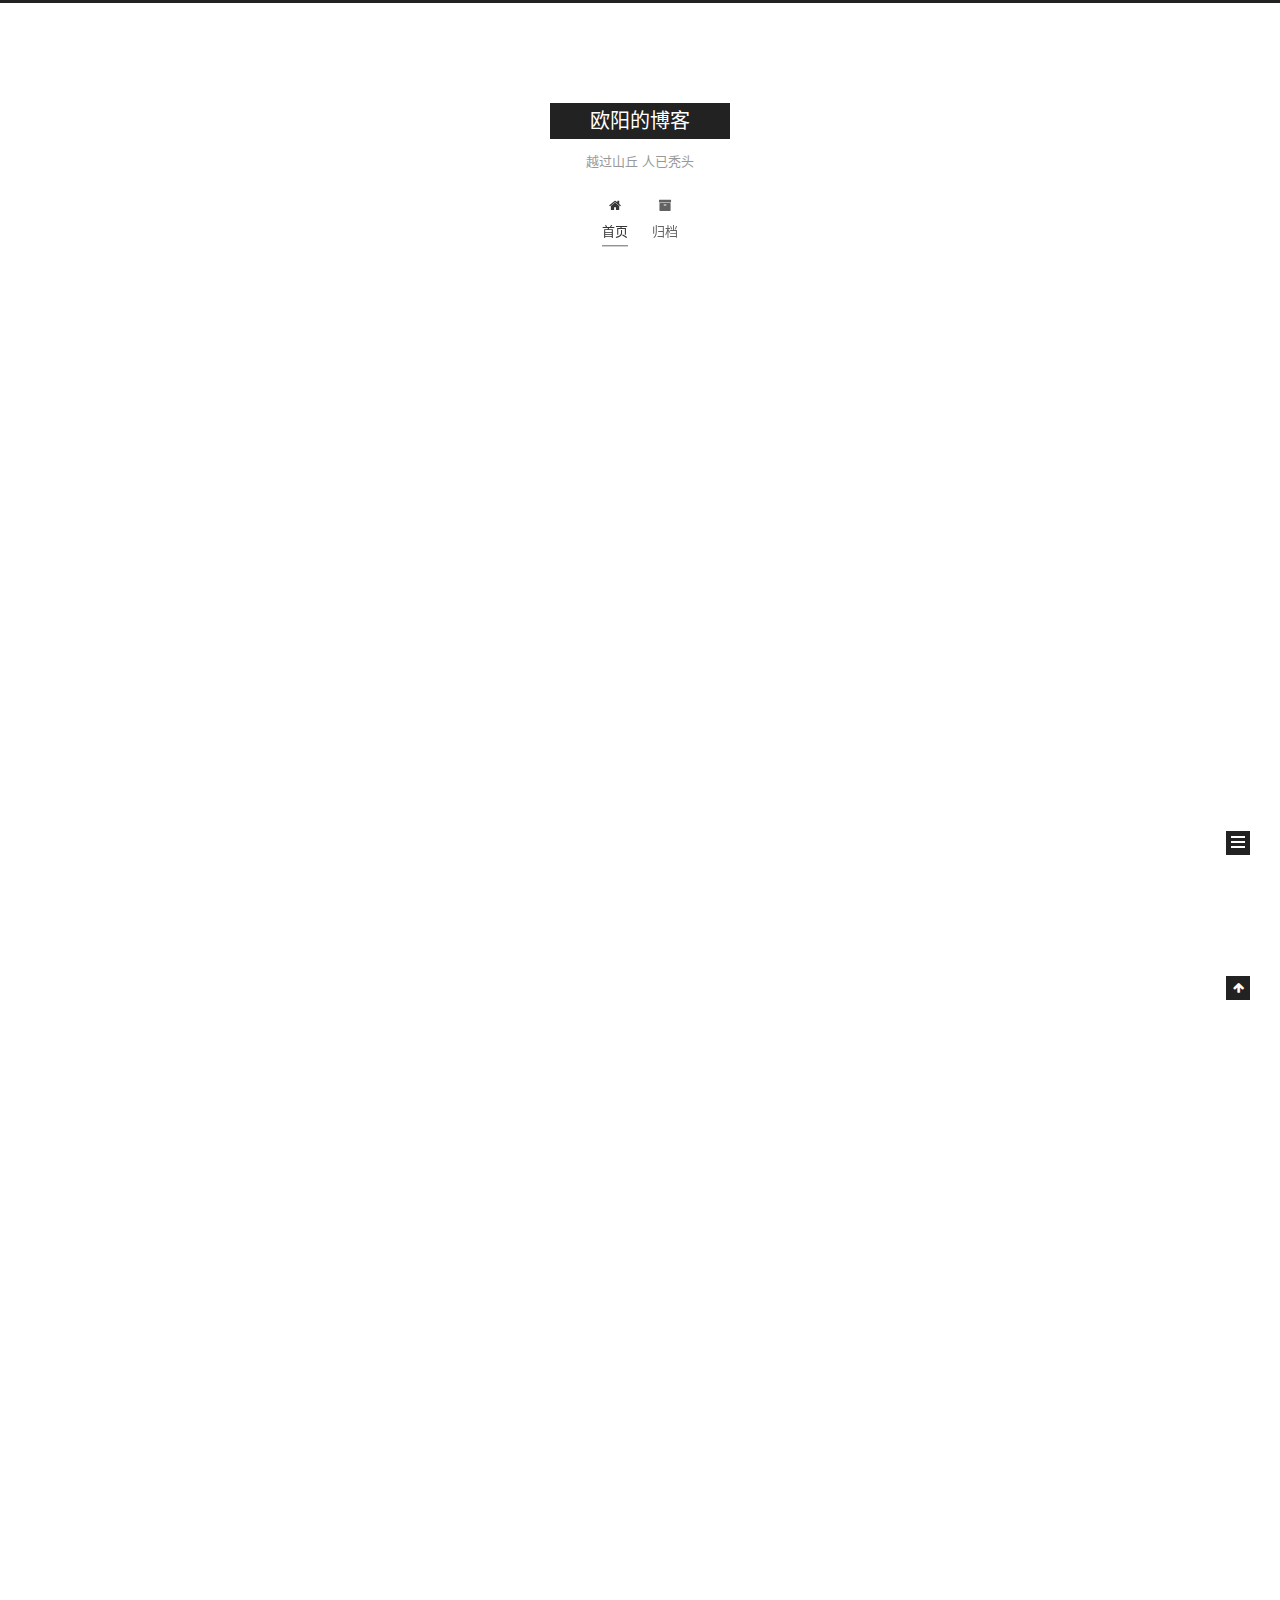
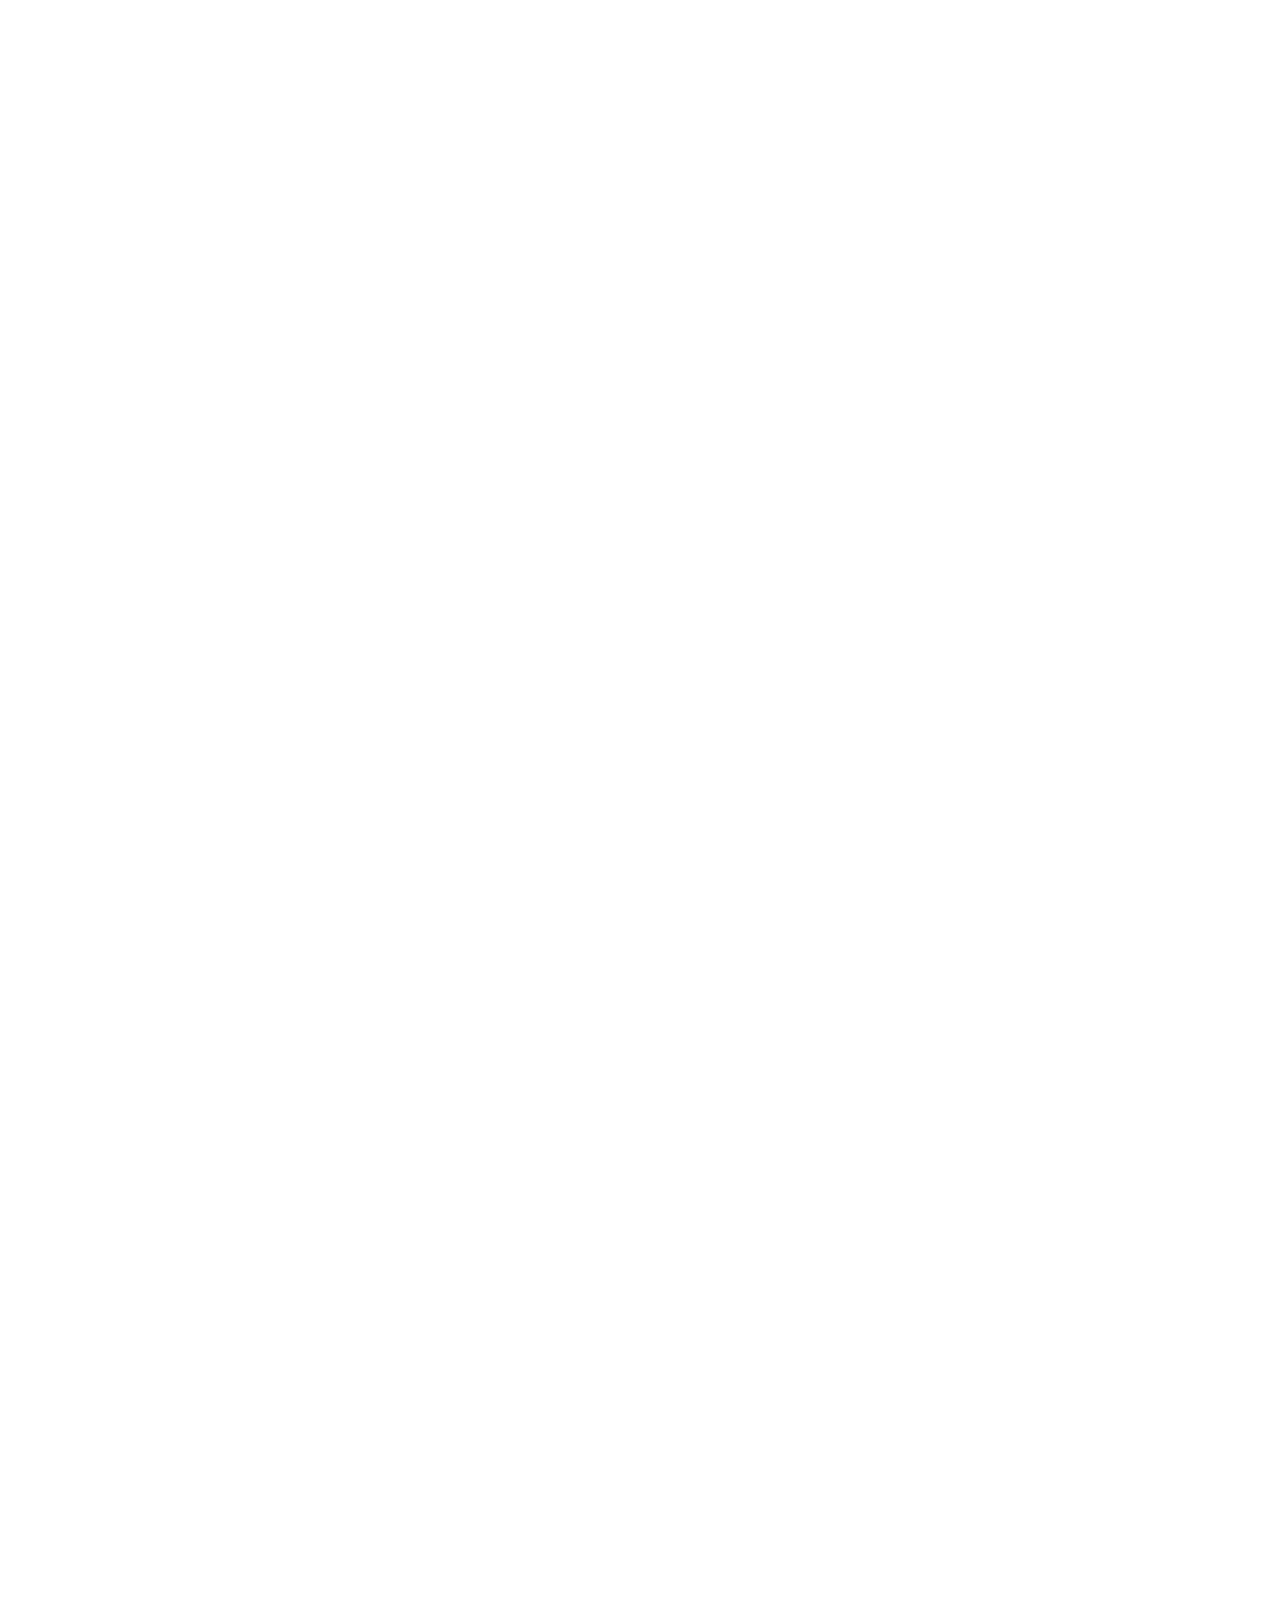
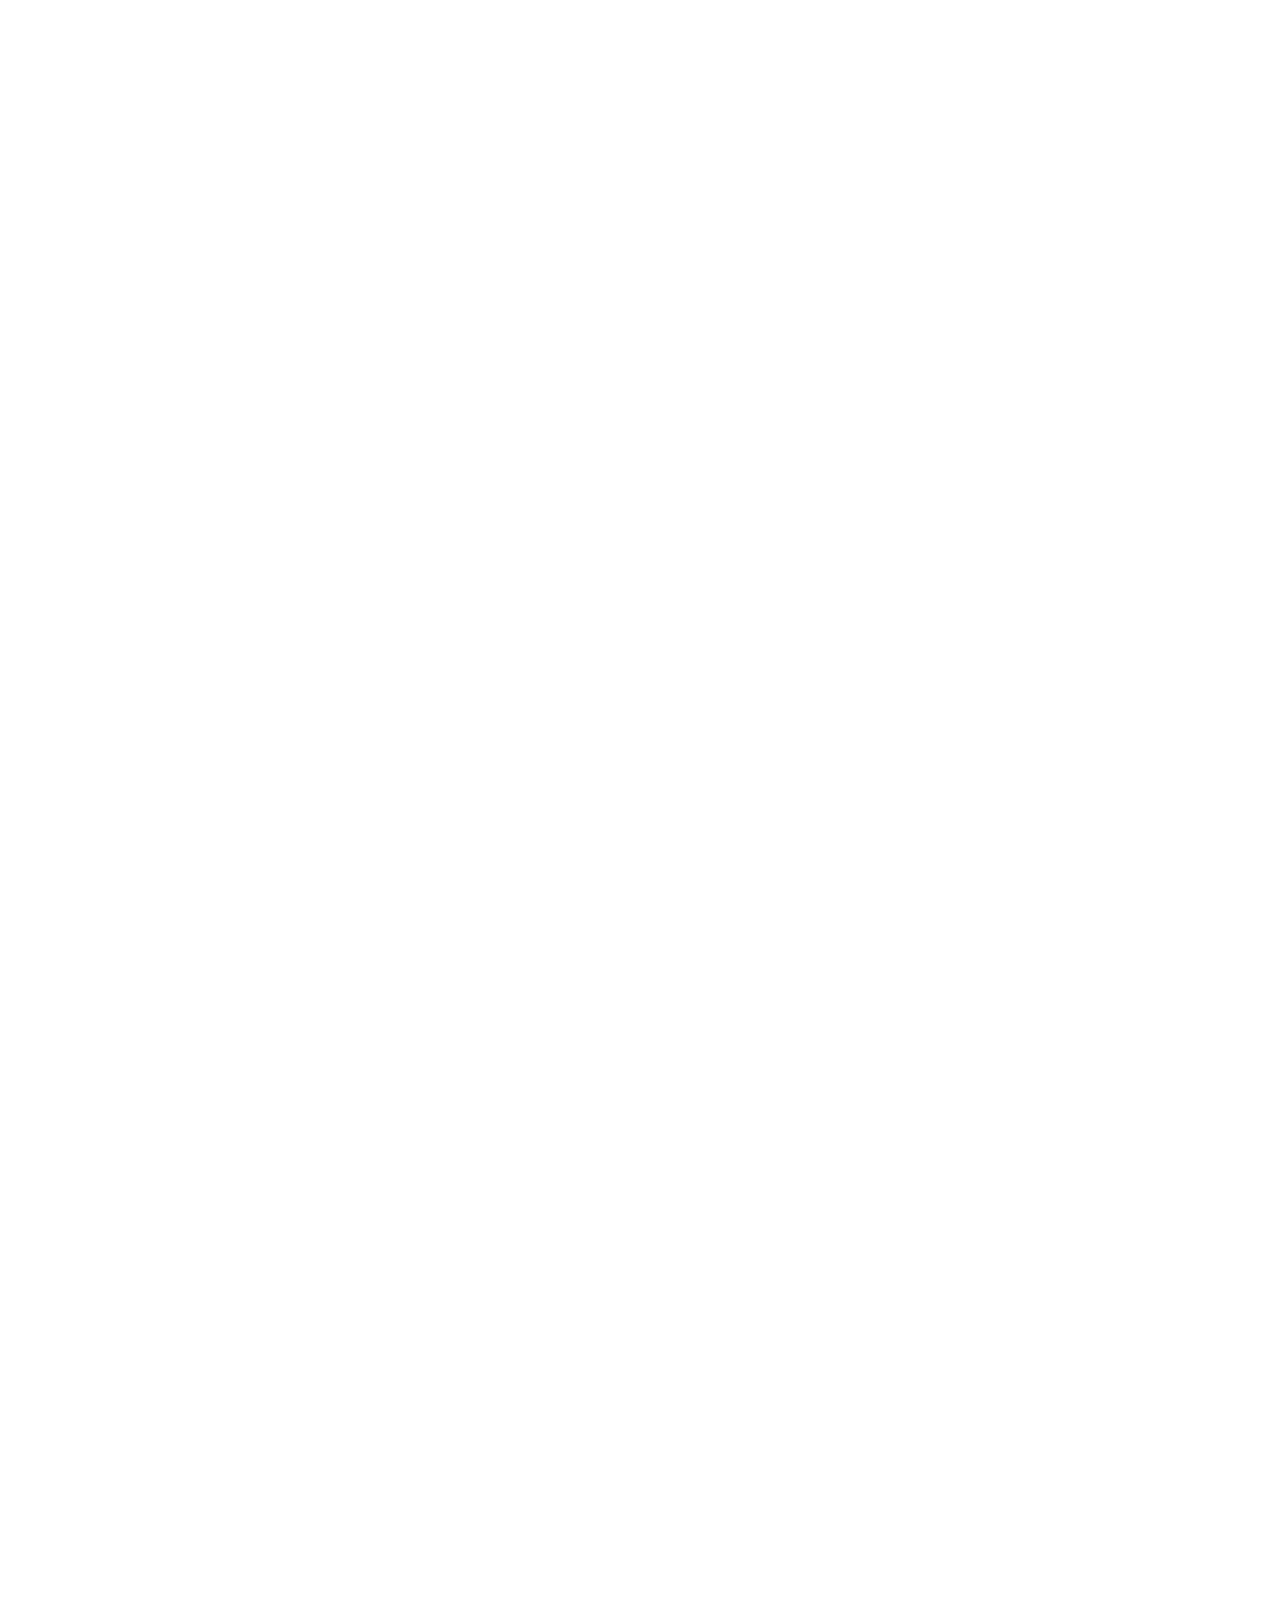
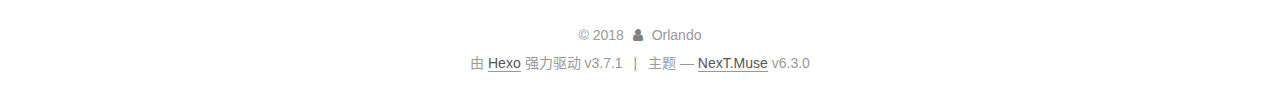
==== commit 2199e262: "Site updated: 2018-07-14 18:46:31" ====
--- a/index.html
+++ b/index.html
@@ -110,7 +110,7 @@
 
   <meta property="og:type" content="website">
 <meta property="og:title" content="欧阳的博客">
-<meta property="og:url" content="http://yoursite.com/index.html">
+<meta property="og:url" content="http://www.ouyangqing.net/index.html">
 <meta property="og:site_name" content="欧阳的博客">
 <meta property="og:locale" content="zh-CN">
 <meta name="twitter:card" content="summary">
@@ -121,7 +121,7 @@
 
 
 
-  <link rel="canonical" href="http://yoursite.com/"/>
+  <link rel="canonical" href="http://www.ouyangqing.net/"/>
 
 
 
@@ -281,7 +281,7 @@
   
   
   <div class="post-block">
-    <link itemprop="mainEntityOfPage" href="http://yoursite.com/2018/07/05/Github-Hexo建站(Mac)/">
+    <link itemprop="mainEntityOfPage" href="http://www.ouyangqing.net/2018/07/05/Github-Hexo建站(Mac)/">
 
     <span hidden itemprop="author" itemscope itemtype="http://schema.org/Person">
       <meta itemprop="name" content="Orlando">
@@ -344,7 +344,7 @@
                 
                   <span class="post-meta-item-text">更新于</span>
                 
-                <time title="修改时间：2018-07-06 14:55:02" itemprop="dateModified" datetime="2018-07-06T14:55:02+08:00">2018-07-06</time>
+                <time title="修改时间：2018-07-06 16:03:25" itemprop="dateModified" datetime="2018-07-06T16:03:25+08:00">2018-07-06</time>
               
             
           </span>
@@ -475,7 +475,22 @@
 </ul>
 </li>
 </ul>
-<h1 id="安装theme"><a href="#安装theme" class="headerlink" title="安装theme"></a><h4 id="4">安装theme</h4></h1><h1 id="绑定个人域名"><a href="#绑定个人域名" class="headerlink" title="绑定个人域名"></a><h5 id="5">绑定个人域名</h5></h1>
+<h1 id="安装theme"><a href="#安装theme" class="headerlink" title="安装theme"></a><h4 id="4">安装theme</h4></h1><ul>
+<li>更多官方主题请戳Hexo官网主题页。这里以hexo-theme-next为例</li>
+<li>终端cd到 blog 目录</li>
+</ul>
+<figure class="highlight plain"><table><tr><td class="gutter"><pre><span class="line">1</span><br></pre></td><td class="code"><pre><span class="line">git clone https://github.com/iissnan/hexo-theme-next themes/next</span><br></pre></td></tr></table></figure>
+<ul>
+<li>将blog目录下_config.yml里theme的名称landscape修改为next</li>
+<li>终端cd到blog目录下执行如下命令(每次部署文章的步骤) </li>
+<li>hexo clean //清除缓存文件 (db.json) 和已生成的静态文件 (public)</li>
+<li>hexo g //生成缓存和静态文件</li>
+<li>hexo d //重新部署到服务器</li>
+<li>附：<a href="http://theme-next.iissnan.com" target="_blank" rel="noopener">NexT 使用文档</a> </li>
+<li>更改theme内容，修改 blog/_config.yml 文件和 blog/themes/next/_config.yml 文件中对应的属性名称即可。</li>
+<li>不要忘记冒号:后加空格。<h1 id="绑定个人域名"><a href="#绑定个人域名" class="headerlink" title="绑定个人域名"></a><h5 id="5">绑定个人域名</h5></h1></li>
+</ul>
+
           
         
       
@@ -528,7 +543,7 @@
   
   
   <div class="post-block">
-    <link itemprop="mainEntityOfPage" href="http://yoursite.com/2018/07/05/git教程02-创建版本库/">
+    <link itemprop="mainEntityOfPage" href="http://www.ouyangqing.net/2018/07/05/git教程02-创建版本库/">
 
     <span hidden itemprop="author" itemscope itemtype="http://schema.org/Person">
       <meta itemprop="name" content="Orlando">
@@ -667,7 +682,7 @@
   
   
   <div class="post-block">
-    <link itemprop="mainEntityOfPage" href="http://yoursite.com/2018/07/05/git教程01-简介与安装/">
+    <link itemprop="mainEntityOfPage" href="http://www.ouyangqing.net/2018/07/05/git教程01-简介与安装/">
 
     <span hidden itemprop="author" itemscope itemtype="http://schema.org/Person">
       <meta itemprop="name" content="Orlando">
--- a/css/main.css
+++ b/css/main.css
@@ -1848,7 +1848,7 @@
   width: 4px;
   height: 4px;
   border-radius: 50%;
-  background: #37ffad;
+  background: #b6226e;
 }
 .links-of-blogroll {
   font-size: 13px;
